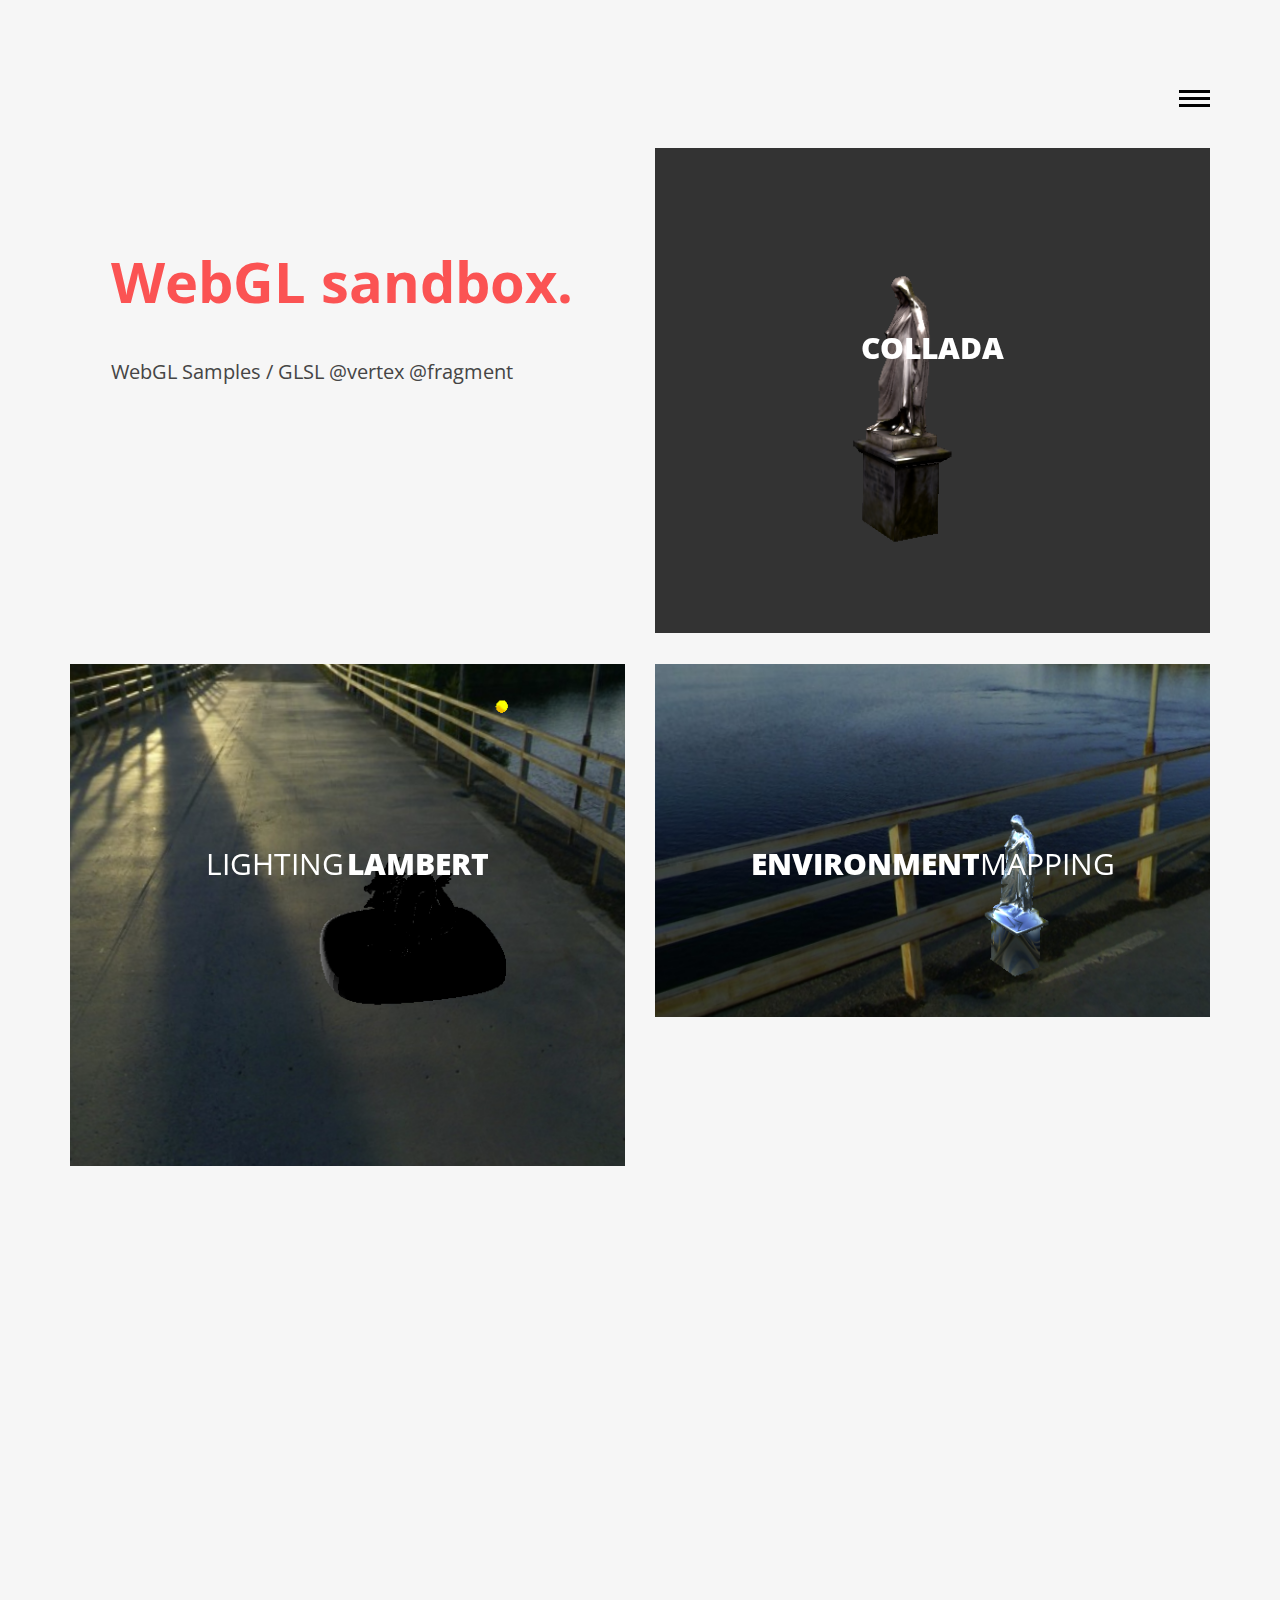
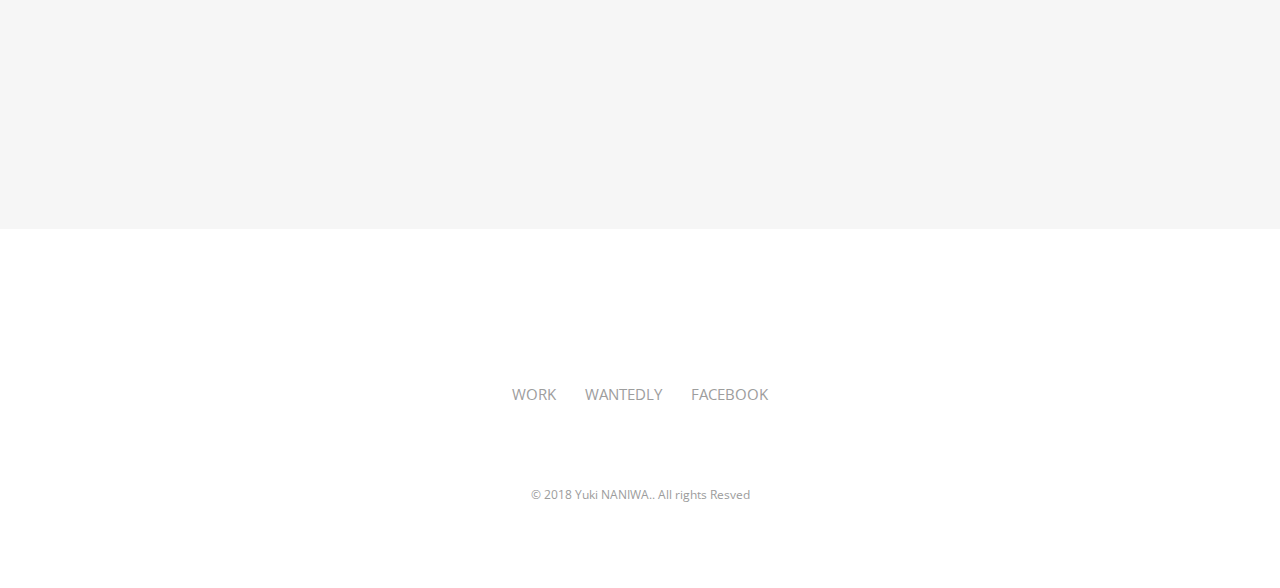
==== index.html @ cec0b94d "説明文を修正" ====
<!DOCTYPE HTML>

 <html>

    <head>

    	<meta name="viewport" content="width=device-width, initial-scale=1, maximum-scale=1" />

        <meta charset="utf-8">

        <!-- Description, Keywords and Author -->

        <meta name="description" content="">

        <meta name="author" content="">



        <title>WebGL - Yuki NANIWA</title>

		<!-- <link rel="shortcut icon" href="images/favicon.ico" type="image/x-icon"> -->



        <!-- style -->

        <link href="css/style.css" rel="stylesheet" type="text/css">

        <!-- style -->

        <!-- bootstrap -->

        <link href="css/bootstrap.min.css" rel="stylesheet" type="text/css">

        <!-- responsive -->

        <link href="css/responsive.css" rel="stylesheet" type="text/css">

        <!-- font-awesome -->

        <link href="css/font-awesome.min.css" rel="stylesheet" type="text/css">

        <!-- font-awesome -->

        <link href="css/effects/set2.css" rel="stylesheet" type="text/css">

        <link href="css/effects/normalize.css" rel="stylesheet" type="text/css">

        <link href="css/effects/component.css"  rel="stylesheet" type="text/css" >

	</head>



    <body>



    	<!-- header -->

        	<header role="header">

            	<div class="container">

                	<!-- logo -->

                    	<h1>

                        	<!-- <a href="index.html" title="Yuki NANIWA"><img src="images/logo.png" title="Yuki NANIWA" alt="Yuki NANIWA"/></a> -->

                        </h1>

                    <!-- logo -->

                    <!-- nav -->

                    <nav role="header-nav" class="navy">

                        <ul>

                            <li class="nav-active"><a href="index.html" title="Work">Work</a></li>

                            <!-- <li><a href="about.html" title="About">About</a></li> -->

                            <li><a href="https://www.wantedly.com/users/63569045" title="Wantedly">Wantedly</a></li>

                            <li><a href="https://www.facebook.com/yuuki.naniwa" title="Facebook">Facebook</a></li>

                        </ul>

                    </nav>

                    <!-- nav -->

                </div>

            </header>

        <!-- header -->

        <!-- main -->

        <main role="main-home-wrapper" class="container">



            <div class="row">



            	<section class="col-xs-12 col-sm-6 col-md-6 col-lg-6 ">

                	<article role="pge-title-content">

                    	<header>

                        	<h3><span>WebGL sandbox.</span></h3>

                        </header>

                        <p>WebGL Samples / GLSL @vertex @fragment</p>

                    </article>

                </section>



                <section class="col-xs-12 col-sm-6 col-md-6 col-lg-6 grid">

                	<figure class="effect-oscar">

                    	<img src="chapter/01/thumbnail.png" alt="" class="img-responsive"/>

                        <figcaption>

                        	<h2><span>COLLADA</span></h2>

							            <p>COLLADA ファイルの描画</p>

							            <a href="chapter/01/renderer.html">View more</a>

                        </figcaption>

                    </figure>

                </section>



                <div class="clearfix"></div>



                <section class="col-xs-12 col-sm-6 col-md-6 col-lg-6 grid">

                	<ul class="grid-lod effect-2" id="grid">

                    	<li>

                        	<figure class="effect-oscar">

                            <img src="chapter/02/thumbnail.png" alt="" class="img-responsive"/>

                            <figcaption>



                                    <h2>lighting <span>Lambert</span></h2>

                                    <p>ランバート拡散反射モデル</p>

                                    <a href="chapter/02/renderer.html">View more</a>

                            </figcaption>

                        </figure>

                        </li>



                        <li>

                        	<figure class="effect-oscar">

                            <img src="chapter/04/thumbnail.png" alt="" class="img-responsive"/>

                            <figcaption>

                                <h2><span>rim</span>lighting</h2>

                                <p>リムライティング</p>

                                <a href="chapter/04/renderer.html">View more</a>

                            </figcaption>

                        </figure>

                        </li>

                    </ul>

                </section>



                <section class="col-xs-12 col-sm-6 col-md-6 col-lg-6 grid">

                	<ul class="grid-lod effect-2" id="grid">

                    	<li>

                        	<figure class="effect-oscar">

                            <img src="chapter/03/thumbnail.png" alt="" class="img-responsive"/>

                             <figcaption>

                                <h2><span>environment</span>mapping</h2>

                                <p>環境マッピング</p>

                                <a href="chapter/03/renderer.html">View more</a>

                            </figcaption>

                        </figure>

                        </li>

                        <li>

                        	<figure class="effect-oscar">

                            <img src="chapter/05/thumbnail.png" alt="" class="img-responsive"/>

                             <figcaption>

                                <h2>lighting <span>Blinn-Phong</span></h2>

                                <p>Blinn-Phong Shading Model</p>

                                <a href="chapter/05/renderer.html">View more</a>

                            </figcaption>

                        </figure>

                      </li>

                    </ul>

                </section>

                <div class="clearfix"></div>

            </div>

        </main>

    	<!-- main -->

        <!-- footer -->

        <footer role="footer">

            <!-- logo -->

                <h1>

                    <!-- <a href="index.html" title="Yuki NANIWA"><img src="images/logo.png" title="Yuki NANIWA" alt="Yuki NANIWA"/></a> -->

                </h1>

            <!-- logo -->

            <!-- nav -->

            <nav role="footer-nav">

            	<ul>

                	<li><a href="index.html" title="Work">Work</a></li>

                    <!-- <li><a href="about.html" title="About">About</a></li> -->

                    <li><a href="https://www.wantedly.com/users/63569045" title="Wantedly">Wantedly</a></li>

                    <li><a href="https://www.facebook.com/yuuki.naniwa" title="Facebook">Facebook</a></li>

                </ul>

            </nav>

            <!-- nav -->

            <ul role="social-icons">

            	<!-- <li><a href="#"><i class="fa fa-twitter" aria-hidden="true"></i></a></li> -->

                <!-- <li><a href="#"><i class="fa fa-facebook" aria-hidden="true"></i></a></li> -->

                <!-- <li><a href="#"><i class="fa fa-linkedin" aria-hidden="true"></i></a></li> -->

                <!-- <li><a href="#"><i class="fa fa-flickr" aria-hidden="true"></i></a></li> -->

            </ul>

            <p class="copy-right">&copy; 2018  Yuki NANIWA.. All rights Resved</p>

        </footer>

        <!-- footer -->



        <!-- jQuery (necessary for Bootstrap's JavaScript plugins) -->

        <script src="js/jquery.min.js" type="text/javascript"></script>

        <!-- custom -->

		<script src="js/nav.js" type="text/javascript"></script>

        <script src="js/custom.js" type="text/javascript"></script>

        <!-- Include all compiled plugins (below), or include individual files as needed -->

        <script src="js/bootstrap.min.js" type="text/javascript"></script>

        <script src="js/effects/masonry.pkgd.min.js"  type="text/javascript"></script>

		<script src="js/effects/imagesloaded.js"  type="text/javascript"></script>

		<script src="js/effects/classie.js"  type="text/javascript"></script>

		<script src="js/effects/AnimOnScroll.js"  type="text/javascript"></script>

        <script src="js/effects/modernizr.custom.js"></script>

        <!-- jquery.countdown -->

        <script src="js/html5shiv.js" type="text/javascript"></script>

    </body>

</html>
---- css/style.css ----
/*

	Theme Name: avana LLC

	Template URI:

	Description:

	Author:

	Author URI:

	License:

	License URI:

	Version: 1.0



	1. Body style

	2. Header

	3. Main

	4. Footer

	5. About



*/

@import url(https://fonts.googleapis.com/css?family=Open+Sans:400,300,300italic,400italic,600,600italic,700,700italic,800,800italic);

html {

	-ms-text-size-adjust: 100%;

	-webkit-text-size-adjust: 100%;

}

*, *:before, *:after {

	-webkit-box-sizing: border-box;

	-moz-box-sizing: border-box;

	box-sizing: border-box;

}

input, textarea {

	-webkit-appearance: none;

	-webkit-border-radius: 0;

}

button, html input[type="button"],/* 1 */ input[type="reset"], input[type="submit"] {

	-webkit-appearance: button;

	cursor: pointer;

 *overflow:visible;

}

body, img,.commentys-form input[type="text"],.commentys-form input[type="email"],.commentys-form input[type="url"],.commentys-form textarea {

	transition: all .2s linear;

	-o-transition: all .2s linear;

	-moz-transition: all .2s linear;

	-webkit-transition: all .2s linear;

}

html, body, div, span, object, iframe, h1, h2, h3, h4, h5, h6, p, blockquote, pre, abbr, address, cite, code, del, dfn, em, img, ins, kbd, q, samp, small, strong, sub, sup, var, b, i, dl, dt, dd, ol, ul, li, fieldset, form, label, legend, table, caption, tbody, tfoot, thead, tr, th, td, article, aside, canvas, details, figcaption, figure, footer, header, hgroup, menu, nav, section, summary, time, mark, audio, video, input, main {

	-webkit-box-sizing: border-box;

	-moz-box-sizing: border-box;

	box-sizing: border-box;

	margin: 0;

	padding: 0;

	vertical-align: baseline;

	border: 0;

	outline: 0;

}

article, aside, details, figcaption, figure, footer, header, hgroup, menu, nav, section, img, main {

	display: block

}

audio, canvas, video {

	display: inline-block;

 *display:inline;

 *zoom:1

}

blockquote:before, blockquote:after, q:before, q:after {

	content: '';

	content: none;

}

.clear {

	clear: both;

	line-height: 0;

	height: 0;

}

a {

	text-decoration: none;

	outline: none;

	color: #010101;

	transition-delay: 0s;

	transition-duration: 0.6s;

	transition-property: all;

	transition-timing-function: ease;

}

a:focus, img:focus, button:focus, .btn:focus {outline: none;}

::-moz-selection {background-color:#fb5353;color:#fff;text-shadow:none;}

::selection {background-color: #fb5353;color: #fff;text-shadow: none;}

@font-face {font-family: 'Open Sans', sans-serif;}

/*===== Header ===*/

header[role="header"]{ padding-top:80px; padding-bottom:39px}

header[role="header"] h1{ padding:0; margin:0}

header[role="header"] h1 > a{ max-width:66px; display:block; float:left}

header[role="header"] nav{ padding-top:10px;transition-delay: 0s;

transition-duration: 0.6s;transition-property: all;transition-timing-function: ease;}

header[role="header"] nav ul{ display:none; position: fixed; z-index:60; text-align:center; width:100%; height:100%; top:0; left:0; right:0; background-color:rgba(255,255,255,0.8); padding:0; margin:0; padding-top:199px;}

header[role="header"] nav ul > li{ font-weight:800; font-size:42px; display:block}

header[role="header"] nav ul > li > a{ display:block; line-height:72px; color:#404040}

header[role="header"] nav ul > li:hover a,header[role="header"] nav ul > li.nav-active a{ text-decoration:none; color:#fb5353}

header[role="header"] nav #menu-button {width: 31px;font-size: 0;float: right;height: 19px;position: relative; z-index:70;

-webkit-transform: rotate(0deg);-moz-transform: rotate(0deg);-o-transform: rotate(0deg);transform: rotate(0deg);-webkit-transition: .5s ease-in-out;-moz-transition: .5s ease-in-out;-o-transition: .5s ease-in-out;transition: .5s ease-in-out;cursor: pointer;}

header[role="header"] nav #menu-button span {display: block;position: absolute;z-index: 60;height: 3px;

width: 100%;background: #111111;opacity: 1;left: 0;

-webkit-transform: rotate(0deg);-moz-transform: rotate(0deg);-o-transform: rotate(0deg);

transform: rotate(0deg);-webkit-transition: .25s ease-in-out;-moz-transition: .25s ease-in-out;-o-transition: .25s ease-in-out;transition: .25s ease-in-out;}

header[role="header"] nav #menu-button span {background: #010101;}

header[role="header"] nav #menu-button span:nth-child(1) {top:0px;}

header[role="header"] nav #menu-button span:nth-child(2) {top:7px;}

header[role="header"] nav #menu-button span:nth-child(3) {top:14px;}

header[role="header"] nav #menu-button.open span:nth-child(1) {top: 10px;

-webkit-transform: rotate(135deg);-moz-transform: rotate(135deg);-o-transform: rotate(135deg);transform: rotate(135deg);}

header[role="header"] nav #menu-button.open span:nth-child(2) {opacity: 0;left: -60px;}

header[role="header"] nav #menu-button.open span:nth-child(3) {top: 10px;

-webkit-transform: rotate(-135deg);-moz-transform: rotate(-135deg);-o-transform: rotate(-135deg);transform: rotate(-135deg);}

/*===== main ===*/

main[role="main-home-wrapper"],main[role="main-inner-wrapper"] { padding-bottom:90px}

main[role="main-home-wrapper"] article[role="pge-title-content"],main[role="main-inner-wrapper"] article[role="pge-title-content"]{ padding-left:41px}

main[role="main-home-wrapper"] article[role="pge-title-content"] header,main[role="main-inner-wrapper"] article[role="pge-title-content"] header{ padding-bottom:19px; padding-top:83px}

main[role="main-home-wrapper"] article[role="pge-title-content"] header h2,main[role="main-inner-wrapper"] article[role="pge-title-content"] header h2{ font-size:46px; line-height:53px; color:#404040; font-weight:800}
/* タイトルカラーラベル修正 */
main[role="main-home-wrapper"] article[role="pge-title-content"] header h3 span,main[role="main-inner-wrapper"] article[role="pge-title-content"] header h3 span{ display:block; font-size:56px; color:#fb5353; padding-bottom:15px}

main[role="main-home-wrapper"] article[role="pge-title-content"] p,main[role="main-inner-wrapper"] article[role="pge-title-content"] p{ font-size:20px; line-height:30px; color:#454545}

/*===== footer ===*/

footer[role="footer"]{ background-color:#FFF; padding-top:100px; padding-bottom:77px}

footer[role="footer"] > h1 a{ margin:0 auto; display:block; max-width:66px;}

footer[role="footer"] nav{ padding-top:37px; padding-bottom:43px}

footer[role="footer"] nav > ul{ text-align:center; padding:0; margin:0}

footer[role="footer"] nav > ul > li{ display: inline-block; text-transform:uppercase; font-size:15px; margin:0 13px}

footer[role="footer"] nav > ul > li > a{ color:#9d9d9d}

footer[role="footer"] nav > ul > li:hover a{ text-decoration:none; color:#fb5353}

footer[role="footer"] ul[role="social-icons"]{ padding:0; margin:0; text-align:center; padding-bottom:40px;}

footer[role="footer"] ul[role="social-icons"] > li{ display: inline-block; margin:0 6.5px}

footer[role="footer"] ul[role="social-icons"] > li > a{ display:block; width:42px; height:42px; background-color:#bbbbbb; color:#FFF; line-height:42px; font-size:20px; border-radius:100%; text-align:center}

footer[role="footer"] ul[role="social-icons"] > li:hover a{ background-color:#fb5353}

footer[role="footer"] .copy-right{ text-align:center; display:block; font-size:12px; line-height:13px; color:#9c9c9c}

/*===== About ===*/

main[role="main-inner-wrapper"] .about-content{ background-color:#fb5353; padding-top:57px; padding-left:70px; padding-right:67px; padding-bottom:58px}

main[role="main-inner-wrapper"] .about-content p{ font-size:17px; line-height:30px; color:#FFF; padding-bottom:20px}

main[role="main-inner-wrapper"] .thumbnails-pan{ padding-top:30px}

main[role="main-inner-wrapper"] .thumbnails-pan section figure{ background-color:#FFF; position:relative; overflow:hidden; cursor:pointer}

main[role="main-inner-wrapper"] .thumbnails-pan section figure,main[role="main-inner-wrapper"] .thumbnails-pan section figure, img,main[role="main-inner-wrapper"] .thumbnails-pan section figure figcaption,section.blog-content figure,section.blog-content figure img,section.blog-content  article{transition-delay: 0s;transition-duration: 0.6s;transition-property: all;transition-timing-function: ease;}

main[role="main-inner-wrapper"] .thumbnails-pan section figure figcaption{ position:absolute; bottom:-50%; left:0; right:0; background-color:#fb5353; margin:0 69px; text-align:center; color:#FFF; padding-top:16px; padding-bottom:27px}

main[role="main-inner-wrapper"] .thumbnails-pan section figure figcaption h3{ font-size:21px; line-height:22px; font-weight:300}

main[role="main-inner-wrapper"] .thumbnails-pan section figure figcaption h5{ text-transform:uppercase; font-size:13px; line-height:14px; font-weight:bold}

main[role="main-inner-wrapper"] .thumbnails-pan section figure:hover,section.blog-content:hover article{ background-color:#fb5353; color:#FFF}

main[role="main-inner-wrapper"] .thumbnails-pan section figure:hover img,section.blog-content:hover figure img{-webkit-transform: scale3d(1.08,1.08,2);transform: scale3d(1.08,1.08,2); opacity:0.5}

main[role="main-inner-wrapper"] .thumbnails-pan section figure:hover figcaption{ bottom:0;}

/*===== Blog ===*/

article[role="pge-title-content"].blog-header{ padding-bottom:218px}

section.blog-content{ margin-bottom:29px}

section.blog-content figure{ overflow:hidden; position:relative;background-color: rgba(255,255,255,0.4); cursor:pointer}

section.blog-content figure .post-date{ text-align:center; color:#FFF; font-weight:800; font-size:14px; line-height:18px; text-transform:uppercase; display:block; background-color:#fb5353; width:130px; height:130px; position:absolute; left:0; top:0; padding-top:41px; z-index:50}

section.blog-content figure .post-date span{ font-size:50px; line-height:35px; display:block}

section.blog-content  article{ font-size:21px; line-height:30px; color:#FFF;  font-weight:800; color:#343434; padding-left:42px; padding-top:33px; padding-bottom:31px;}

section.blog-content:hover figure img{ opacity:0.5}

/*===== Contact ===*/

article[role="pge-title-content"].contact-header{ padding-bottom:218px}

article[role="pge-title-content"].contact-header p a{ color:#343434; padding-right:34px}

article[role="pge-title-content"].contact-header p a:hover{color:#fb5353; text-decoration:none}

.demo-wrapper {width: 100%;margin: 0 auto;height:499px;}

#surabaya {width: 100%;height: 100%;}

.error_message{ color:#e84d49}

#success_page h3,#success_page p{color:#60ca6f }

.contat-from-wrapper{ padding:0 69px; margin-top:108px}

.contat-from-wrapper input[type="text"],.contat-from-wrapper input[type="email"],.contat-from-wrapper textarea{ width:100%; display:block; outline:none; border-bottom:1px solid #bbbbbb; background-color:inherit; color:#404040; font-size:21px; line-height:23px; padding-bottom:24px}

.contat-from-wrapper input[type="text"]:focus,.contat-from-wrapper input[type="email"]:focus,.contat-from-wrapper textarea:focus{ border-bottom-color:#9f9e9e}

.contat-from-wrapper form ::-webkit-input-placeholder { color:#404040; }

.contat-from-wrapper form ::-moz-placeholder { color:#404040; } /* firefox 19+ */

.contat-from-wrapper form :-ms-input-placeholder { color:#404040; } /* ie */

.contat-from-wrapper form input:-moz-placeholder { color:#404040; }

.contat-from-wrapper textarea{ border-bottom:1px solid #bbbbbb; border-left:none; border-right:none; border-top:none; height:77px; margin-top:56px}

.contat-from-wrapper input[type="submit"]{ display:block; border:none; outline:none; width:200px; line-height:60px; text-transform:uppercase; font-size:21px; color:#FFF; font-weight:800; letter-spacing:2px; background-color:#e84d49; margin:41px auto; margin-bottom:0}

.contat-from-wrapper input[type="submit"]:hover{background-color:#f8524e}

/*== Work Details ==*/

.work-details,.blog-details{ padding:0 69px; margin-top:73px}

.work-details header h2{ color:#343434; font-size:36px; font-weight:800}

.work-details header a{ display:inline-block; color:#fb5353; font-size:18px;font-weight:800;padding-top:3px}

.work-details header a i{ color:#0d0d0d; padding-left:10px}

.work-details header a:hover{ color:#0d0d0d; text-decoration:none}

.work-details header a:hover i{ color:#fb5353}

.work-details p{ font-size:16px; color:#666666; line-height:30px; margin-bottom:20px; font-weight:300}

.work-details p strong{ font-weight:800}

.work-images{ margin-top:46px}

.work-images li{ margin-bottom:50px}

/*== Blog Details ==*/

.bog-header { padding-bottom:62px}

.bog-header h3,.comments-pan h3,.commentys-form h4{ color:#404040;font-weight:800; padding-bottom:24px; display:block}

.bog-header h3 span{ color:#fb5353}

.bog-header h2{ font-size:36px; font-weight:normal}

.blog-details .enter-content{ margin-top:62px}

.blog-details .enter-content p{ font-size:16px; line-height:30px; font-weight:300; margin-bottom:23px}

.comments-pan{border-top:2px solid #dedede; padding-top:15px}

.comments-pan h3{border-bottom:2px solid #dedede; padding-bottom:34px; margin-bottom:52px}

.comments-reply,.reply-pan{ padding:0; margin:0; list-style:none}

.comments-reply li{ display:block; border-bottom:2px solid #dedede; overflow:hidden; padding-bottom:51px; margin-bottom:39px}

.comments-reply li figure{ float:left; width:70px; background-color:#000}

.comments-reply li section{ float:left; padding-left:30px; font-size:16px; line-height:30px; font-weight:300; color:#343434;width: 92%;}

.comments-reply li section .date-pan{ font-size:14px; line-height:18px; padding-bottom:25px}

.comments-reply li section h4{font-weight:800; color:#404040; font-size:21px; margin-bottom:6px; margin-top:0}

.comments-reply li section h4 a{ font-size:16px; color:#fb5353;font-weight:400; display:inline-block; padding-left:20px}

.reply-pan{ clear:both; display:block; margin-left:100px;padding-top:39px }

.reply-pan li{ border-bottom:none;border-top:2px solid #dedede; padding-bottom:0; margin-bottom:0;padding-top:38px;}

.commentys-form h4{ font-size:24px}

.commentys-form form{ margin-top:30px}

.commentys-form input[type="text"],.commentys-form input[type="email"],.commentys-form input[type="url"],.commentys-form textarea{ font-size:21px; line-height:22px; color:#404040; padding-bottom:26px; border-bottom:2px solid #bbbbbb; width:100%; display:block; border-left:none; border-right:none; border-top:none; background-color:transparent; outline:none}

.commentys-form textarea{ margin-top:57px}

.commentys-form input[type="text"]:focus,.commentys-form input[type="email"]:focus,.commentys-form input[type="url"]:focus,.commentys-form textarea:focus{ border-bottom-color:#000}

.commentys-form input[type="button"]{ padding:0 36px; text-transform:uppercase; display:inline-block; font-size:21px; line-height:60px; color:#FFF; font-weight: bold; text-align:center; border:none; outline:none; background-color:#fb5353; margin-top:50px}

.commentys-form input[type="button"]:hover{ background-color:#ff5c5c}
---- css/responsive.css ----
/* md */
@media (min-width: 992px) and (max-width: 1199px) {
	.comments-reply li section{ width:88%}
}
/* sm */
@media (min-width: 768px) and (max-width: 991px) {
	header[role="header"]{ padding:8% 0;}
	header[role="header"] nav ul{ padding-top:10%}
	main[role="main-home-wrapper"] article[role="pge-title-content"],main[role="main-inner-wrapper"] article[role="pge-title-content"]{ padding-left:0}
	main[role="main-home-wrapper"] article[role="pge-title-content"] header,main[role="main-inner-wrapper"] article[role="pge-title-content"] header{ padding-top:0}
	main[role="main-home-wrapper"] article[role="pge-title-content"] header h2,main[role="main-inner-wrapper"] article[role="pge-title-content"] header h2{ font-size:34px}
	main[role="main-home-wrapper"] article p br{ display:none}
	footer[role="footer"]{ padding:30px 0}
	footer[role="footer"] nav{ padding:15px 0}
	main[role="main-inner-wrapper"] .about-content{ padding:5%}
	main[role="main-inner-wrapper"] .thumbnails-pan section figure figcaption{ margin:0 10%}
	section.blog-content figure .post-date{ padding-top:20px; height:100px; width:100px}
	article.contact-header[role="pge-title-content"] p a{padding-right:10px}
	.contat-from-wrapper{ margin-top:10px; padding:0 15px}
	.grid-lod li{ width:100% !important; position:static !important; display:inline-block}
	.grid-lod li img{ width:100%}
	.work-details,.blog-details{ padding:0; margin-top:0}
	.comments-reply li section{ width:88%}
}
/* xs */
@media (max-width: 767px) {
	header[role="header"]{ padding:8% 0;}
	header[role="header"] nav ul{ padding-top:10%}
	header[role="header"] nav ul > li{ font-size:30px}
	header[role="header"] nav ul > li > a{ line-height:55px}
	main[role="main-home-wrapper"] article[role="pge-title-content"],main[role="main-inner-wrapper"] article[role="pge-title-content"]{ padding-left:0}
	main[role="main-home-wrapper"] article[role="pge-title-content"] header,main[role="main-inner-wrapper"] article[role="pge-title-content"] header{ padding-top:10px}
	main[role="main-home-wrapper"] article[role="pge-title-content"] header h2,main[role="main-inner-wrapper"] article[role="pge-title-content"] header h2{ font-size:47px}
	main[role="main-home-wrapper"] article[role="pge-title-content"] header h2 span, main[role="main-inner-wrapper"] article[role="pge-title-content"] header h2 span{ font-size:60px;}
	main[role="main-home-wrapper"] article{ padding-bottom:30px}
	main[role="main-home-wrapper"] article p br{ display:none}
	footer[role="footer"]{ padding:40px 0}
	footer[role="footer"] nav{ padding:15px 0}
	main[role="main-inner-wrapper"] .about-content{ padding:5%}
	main[role="main-inner-wrapper"] .thumbnails-pan section figure{ margin-bottom:20px}
	article[role="pge-title-content"].blog-header,article[role="pge-title-content"].contact-header{ padding-bottom:30px}
	section.blog-content figure .post-date{ padding-top:20px; height:100px; width:100px}
	section.blog-content article{ padding:2% 5%; font-size:18px; line-height:24px;font-family: 'proxima_nova_cn_rgregular';}
	article.contact-header[role="pge-title-content"] p a{ font-size:18px; padding-right:10px}
	.contat-from-wrapper{ margin-top:10px; padding:0 15px}
	.contat-from-wrapper input[type="text"], .contat-from-wrapper input[type="email"]{ margin-bottom:20px}
	.contat-from-wrapper textarea{ margin-top:0}
	.work-details,.blog-details{ padding:0; margin-top:0}
	.work-images{ margin-top:0}
	.work-images li{ margin-bottom:0; width:100%}
	.work-images li figcaption h2{ font-size:18px;}
	.grid-lod li{ width:100% !important; position:static !important}
	.bog-header h3, .comments-pan h3, .commentys-form h4{ padding-bottom:0}
	.bog-header h2{ font-size:18px; line-height:26px}
	.bog-header{ padding-bottom:20px}
	.blog-details .enter-content{ margin-top:10px}
	.blog-details .enter-content p,.comments-reply li section{ font-size:14px; line-height:26px}
	.comments-pan h3{ padding-bottom:20px; margin-top:0}
	.comments-reply li section{ float:none; width:auto; padding-left:0}
	.comments-reply li figure{ margin-right:20px}
	.reply-pan{ margin-left:20px}
	.commentys-form input[type="text"], .commentys-form input[type="email"], .commentys-form input[type="url"], .commentys-form textarea{ margin-bottom:20px}
	.commentys-form textarea{ margin-top:0; margin-bottom:0}
	
}
---- css/effects/set2.css ----
.grid {

	position: relative;

	list-style: none; overflow:hidden; 

	text-align: center;

}



/* Common style */

.grid figure {

	position: relative;margin-bottom:31px;

	overflow: hidden;

	min-width: 100%;

	max-width: 100%;

	width:100%;

	height: 100%; min-height:100%;

	background: #3085a3;

	text-align: center;

	cursor: pointer;

}



.grid figure img {

	position: relative;

	display: block;

	min-height: 100%;

	max-width: 100%;

	opacity: 0.8;

}



.grid figure figcaption {

	padding:0;

	color: #fff;

	text-transform: uppercase;

	font-size: 1.25em;

	-webkit-backface-visibility: hidden;

	backface-visibility: hidden;

	line-height:100%;

}

.grid figure figcaption header a{}

.grid figure figcaption::before,

.grid figure figcaption::after {

	pointer-events: none;

}



.grid figure figcaption,

.grid figure figcaption > a {

	position: absolute;

	top: 0;

	left: 0;

	width: 100%;

	height: 100%;

}



/* Anchor will cover the whole item by default */

/* For some effects it will show as a button */

.grid figure figcaption > a {

	z-index: 1000;

	text-indent: 200%;

	white-space: nowrap;

	font-size: 0;

	opacity: 0;

}



.grid figure h2 {

	word-spacing: -0.15em;

	font-weight:400; color:#FFF;

}



.grid figure h2 span {

	font-weight: 800;

}



.grid figure h2,

.grid figure p {

	margin: 0;

}



.grid figure p {

	letter-spacing: 1px;

	font-size:16px; line-height:22px;

}





/* Individual effects */




/*---------------*/

/***** Oscar *****/

/*---------------*/



figure.effect-oscar {

	/*background: -webkit-linear-gradient(45deg, #22682a 0%, #9b4a1b 40%, #3a342a 100%);

	background: linear-gradient(45deg, #22682a 0%,#9b4a1b 40%,#3a342a 100%);*/

	background-color:#fb5353;

}



figure.effect-oscar img {

	opacity: 1;

	-webkit-transition: opacity 0.35s;

	transition: opacity 0.35s;

}



figure.effect-oscar figcaption {

	padding: 4em;

	background-color: rgba(58,52,42,0);

	-webkit-transition: background-color 0.35s;

	transition: background-color 0.35s;

}



figure.effect-oscar figcaption::before {

	position: absolute;

	top: 30px;

	right: 30px;

	bottom: 30px;

	left: 30px;

	border: 1px solid #fff;

	content: '';

}



figure.effect-oscar h2 {

font-weight:400;	margin: 20% 0 10px 0;

	-webkit-transition: -webkit-transform 0.35s;

	transition: transform 0.35s;

	-webkit-transform: translate3d(0,100%,0);

	transform: translate3d(0,100%,0);

}

figure.effect-oscar h2 span{

	font-weight:800

}

figure.effect-oscar figcaption::before,

figure.effect-oscar p {

	font-weight:400;

	opacity: 0;

	-webkit-transition: opacity 0.35s, -webkit-transform 0.35s;

	transition: opacity 0.35s, transform 0.35s;

	-webkit-transform: scale(0);

	transform: scale(0);

}



figure.effect-oscar:hover h2 {

	-webkit-transform: translate3d(0,0,0);

	transform: translate3d(0,0,0);

}



figure.effect-oscar:hover figcaption::before,

figure.effect-oscar:hover p {

	opacity: 1;

	-webkit-transform: scale(1);

	transform: scale(1);

}



figure.effect-oscar:hover figcaption {

	background-color: rgba(58,52,42,0);

}



figure.effect-oscar:hover img {

	opacity: 0.4;

}



@media screen and (max-width: 50em) {

	.content {

		padding: 0 10px;

		text-align: center;

	}

	.grid figure {

		display: inline-block;

		float: none;

		margin: 10px auto;

		width: 100%;

	}

}

@media (min-width: 768px) and (max-width: 991px) {

	figure.effect-oscar figcaption::before{ left:10px; right:10px; top:10px; bottom:10px;}

	figure.effect-oscar figcaption{ padding:0em}

	figure.effect-oscar h2{ font-size:20px;}

	figure.effect-oscar p{ font-size:13px;  padding:2%; display:block; width:90%; margin:0 auto;}

}



@media (max-width: 767px) {

	figure.effect-oscar figcaption::before{ left:10px; right:10px; top:10px; bottom:10px;}

	figure.effect-oscar figcaption{ padding:0em}

	figure.effect-oscar h2{ font-size:15px;}

	figure.effect-oscar p{ font-size:13px;  padding:2%; display:block; width:90%; margin:0 auto;}

}
---- css/effects/component.css ----
.grid-lod {
	/*max-width: 69em;
	list-style: none;
	margin: 30px auto;
	padding: 0;*/
}

.grid-lod li {
	display: block;
/*	float: left;
	padding: 7px;
	width: 33%;*/
	opacity: 0;
}

.grid-lod li.shown,
.no-js .grid-lod li,
.no-cssanimations .grid-lod li {
	opacity: 1;
}

.grid-lod li a,
.grid-lod li img {
	outline: none;
	border: none;
	display: block;
	max-width: 100%;
}

/* Effect 1: opacity */
.grid-lod.effect-1 li.animate {
	-webkit-animation: fadeIn 0.65s ease forwards;
	animation: fadeIn 0.65s ease forwards;
}

@-webkit-keyframes fadeIn {
	0% { }
	100% { opacity: 1; }
}

@keyframes fadeIn {
	0% { }
	100% { opacity: 1; }
}

/* Effect 2: Move Up */
.grid-lod.effect-2 li.animate {
	-webkit-transform: translateY(200px);
	transform: translateY(200px);
	-webkit-animation: moveUp 0.65s ease forwards;
	animation: moveUp 0.65s ease forwards;
}

@-webkit-keyframes moveUp {
	0% { }
	100% { -webkit-transform: translateY(0); opacity: 1; }
}

@keyframes moveUp {
	0% { }
	100% { -webkit-transform: translateY(0); transform: translateY(0); opacity: 1; }
}

/* Effect 3: Scale up */
.grid-lod.effect-3 li.animate {
	-webkit-transform: scale(0.6);
	transform: scale(0.6);
	-webkit-animation: scaleUp 0.65s ease-in-out forwards;
	animation: scaleUp 0.65s ease-in-out forwards;
}

@-webkit-keyframes scaleUp {
	0% { }
	100% { -webkit-transform: scale(1); opacity: 1; }
}

@keyframes scaleUp {
	0% { }
	100% { -webkit-transform: scale(1); transform: scale(1); opacity: 1; }
}

/* Effect 4: fall perspective */
.grid-lod.effect-4 {
	-webkit-perspective: 1300px;
	perspective: 1300px;
}

.grid-lod.effect-4 li.animate {
	-webkit-transform-style: preserve-3d;
	transform-style: preserve-3d;
	-webkit-transform: translateZ(400px) translateY(300px) rotateX(-90deg);
	transform: translateZ(400px) translateY(300px) rotateX(-90deg);
	-webkit-animation: fallPerspective .8s ease-in-out forwards;
	animation: fallPerspective .8s ease-in-out forwards;
}

@-webkit-keyframes fallPerspective {
	0% { }
	100% { -webkit-transform: translateZ(0px) translateY(0px) rotateX(0deg); opacity: 1; }
}

@keyframes fallPerspective {
	0% { }
	100% { -webkit-transform: translateZ(0px) translateY(0px) rotateX(0deg); transform: translateZ(0px) translateY(0px) rotateX(0deg); opacity: 1; }
}

/* Effect 5: fly (based on http://lab.hakim.se/scroll-effects/ by @hakimel) */
.grid-lod.effect-5 {
	-webkit-perspective: 1300px;
	perspective: 1300px;
}

.grid-lod.effect-5 li.animate {
	-webkit-transform-style: preserve-3d;
	transform-style: preserve-3d;
	-webkit-transform-origin: 50% 50% -300px;
	transform-origin: 50% 50% -300px;
	-webkit-transform: rotateX(-180deg);
	transform: rotateX(-180deg);
	-webkit-animation: fly .8s ease-in-out forwards;
	animation: fly .8s ease-in-out forwards;
}

@-webkit-keyframes fly {
	0% { }
	100% { -webkit-transform: rotateX(0deg); opacity: 1; }
}

@keyframes fly {
	0% { }
	100% { -webkit-transform: rotateX(0deg); transform: rotateX(0deg); opacity: 1; }
}

/* Effect 6: flip (based on http://lab.hakim.se/scroll-effects/ by @hakimel) */
.grid-lod.effect-6 {
	-webkit-perspective: 1300px;
	perspective: 1300px;
}

.grid-lod.effect-6 li.animate {
	-webkit-transform-style: preserve-3d;
	transform-style: preserve-3d;
	-webkit-transform-origin: 0% 0%;
	transform-origin: 0% 0%;
	-webkit-transform: rotateX(-80deg);
	transform: rotateX(-80deg);
	-webkit-animation: flip .8s ease-in-out forwards;
	animation: flip .8s ease-in-out forwards;
}

@-webkit-keyframes flip {
	0% { }
	100% { -webkit-transform: rotateX(0deg); opacity: 1; }
}

@keyframes flip {
	0% { }
	100% { -webkit-transform: rotateX(0deg); transform: rotateX(0deg); opacity: 1; }
}

/* Effect 7: helix (based on http://lab.hakim.se/scroll-effects/ by @hakimel) */
.grid-lod.effect-7 {
	-webkit-perspective: 1300px;
	perspective: 1300px;
}

.grid-lod.effect-7 li.animate {
	-webkit-transform-style: preserve-3d;
	transform-style: preserve-3d;
	-webkit-transform: rotateY(-180deg);
	transform: rotateY(-180deg);
	-webkit-animation: helix .8s ease-in-out forwards;
	animation: helix .8s ease-in-out forwards;
}

@-webkit-keyframes helix {
	0% { }
	100% { -webkit-transform: rotateY(0deg); opacity: 1; }
}

@keyframes helix {
	0% { }
	100% { -webkit-transform: rotateY(0deg); transform: rotateY(0deg); opacity: 1; }
}

/* Effect 8:  */
.grid-lod.effect-8 {
	-webkit-perspective: 1300px;
	perspective: 1300px;
}

.grid-lod.effect-8 li.animate {
	-webkit-transform-style: preserve-3d;
	transform-style: preserve-3d;
	-webkit-transform: scale(0.4);
	transform: scale(0.4);
	-webkit-animation: popUp .8s ease-in forwards;
	animation: popUp .8s ease-in forwards;
}

@-webkit-keyframes popUp {
	0% { }
	70% { -webkit-transform: scale(1.1); opacity: .8; -webkit-animation-timing-function: ease-out; }
	100% { -webkit-transform: scale(1); opacity: 1; }
}

@keyframes popUp {
	0% { }
	70% { -webkit-transform: scale(1.1); transform: scale(1.1); opacity: .8; -webkit-animation-timing-function: ease-out; animation-timing-function: ease-out; }
	100% { -webkit-transform: scale(1); transform: scale(1); opacity: 1; }
}

@media screen and (max-width: 900px) {
	.grid-lod li {
		width: 50%;
	}
}

@media screen and (max-width: 400px) {
	.grid-lod li {
		width: 100%;
	}
}
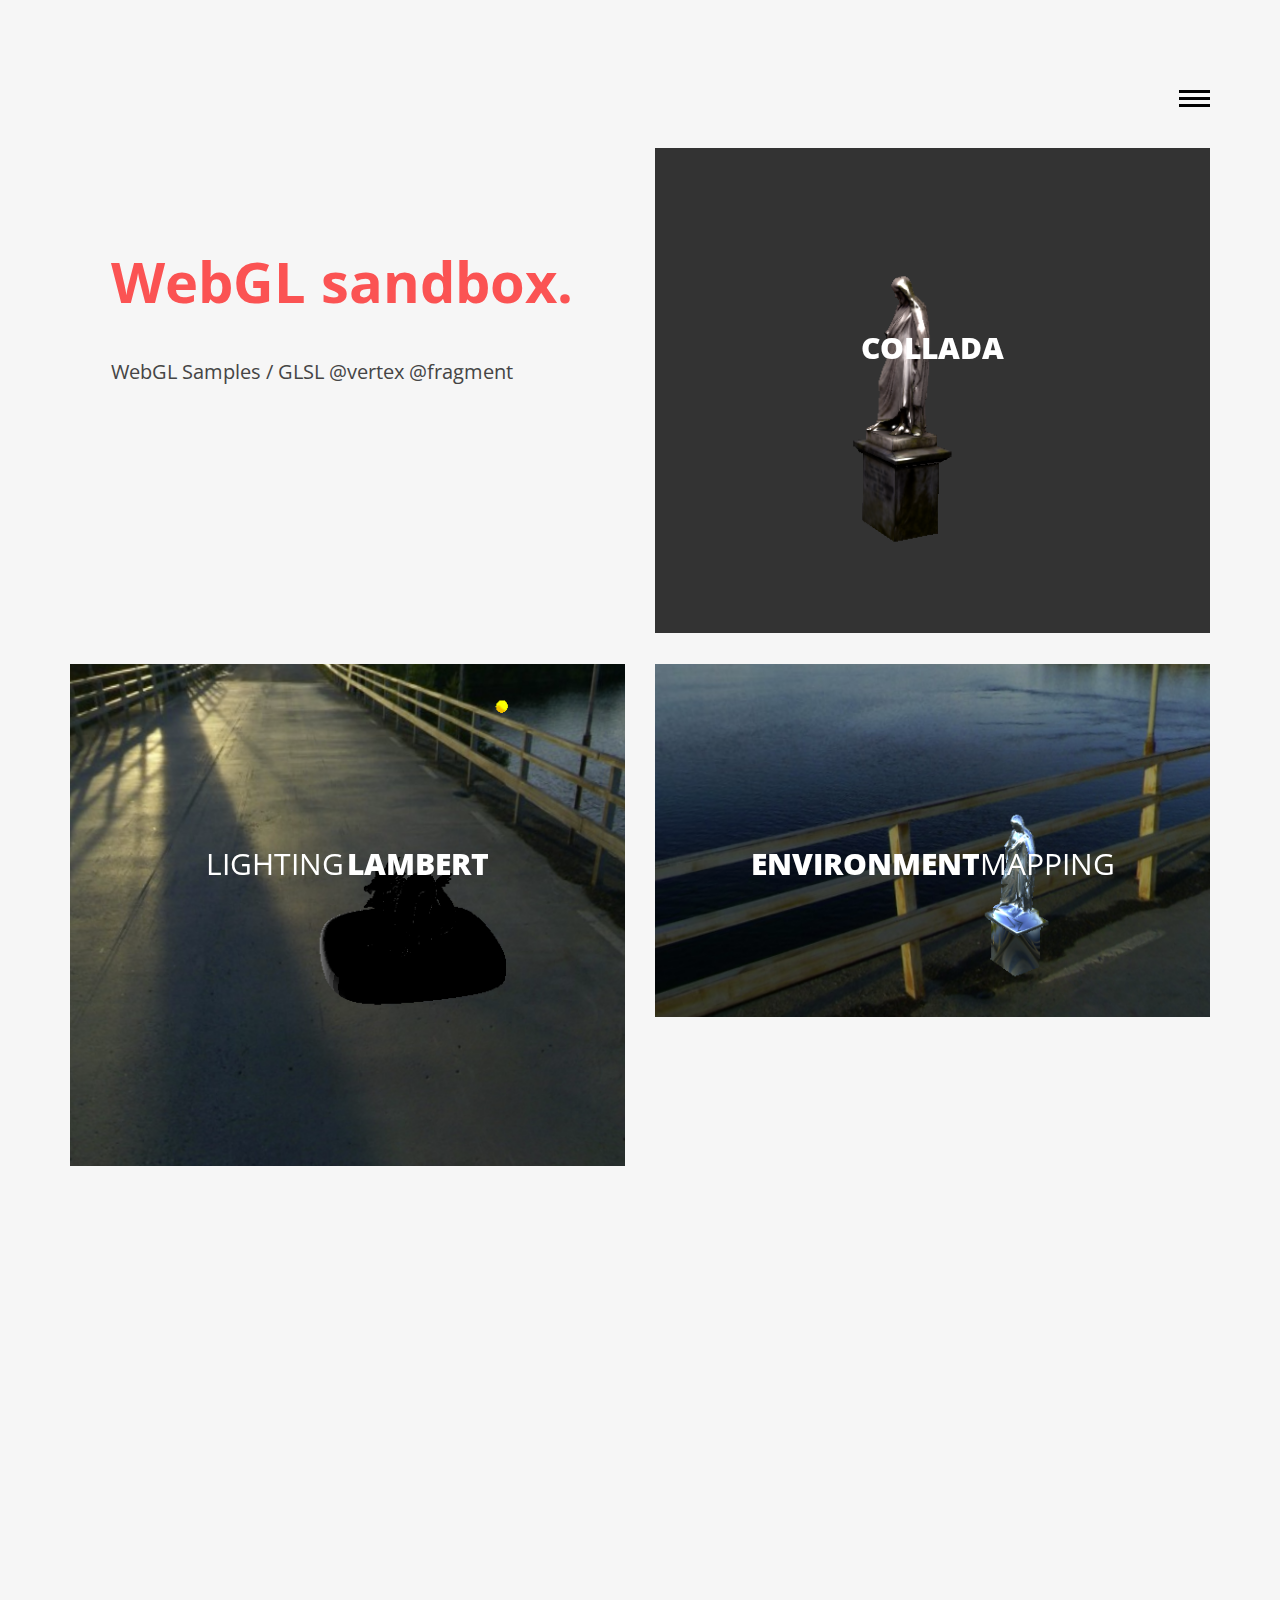
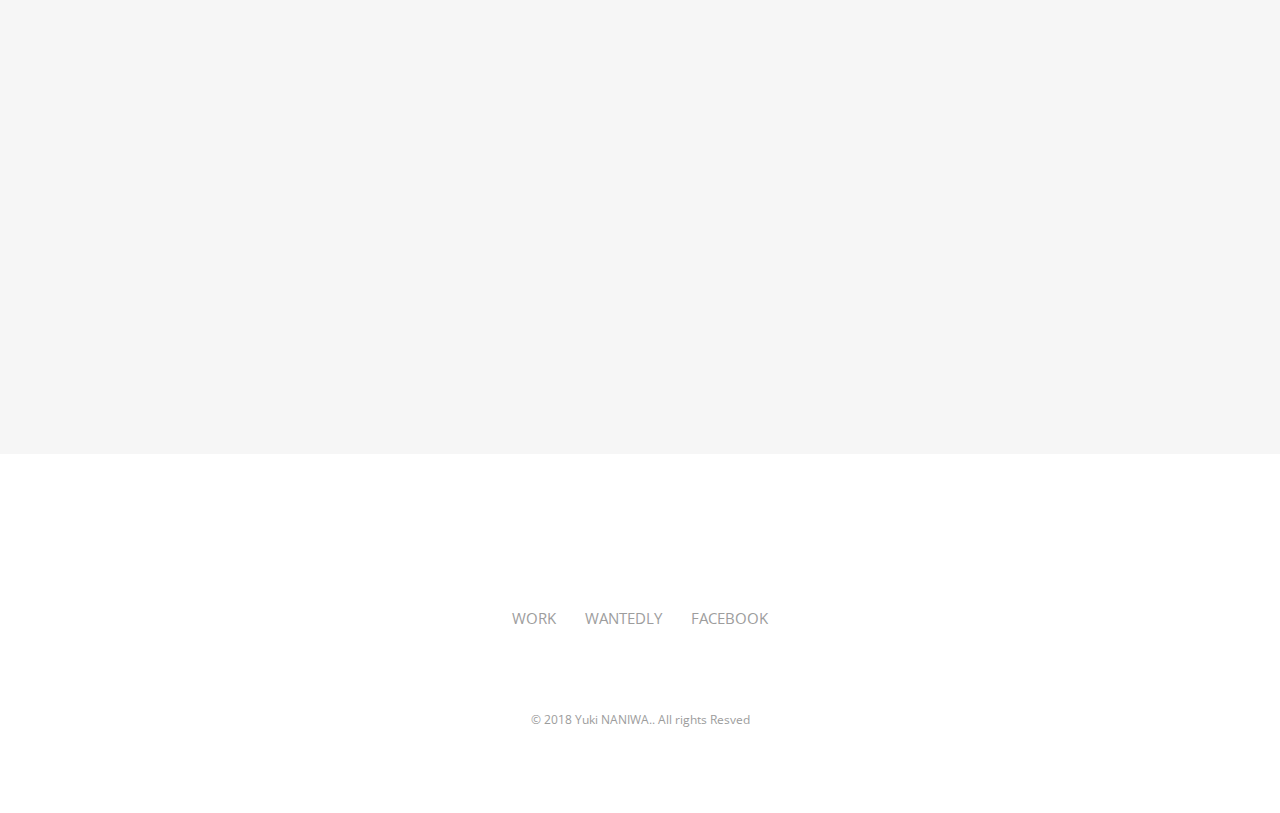
==== commit 39f2e156: "water shader 雛形" ====
--- a/index.html
+++ b/index.html
@@ -250,6 +250,26 @@
 
                       </li>
 
+                      <li>
+
+                          <figure class="effect-oscar">
+
+                            <img src="chapter/06/thumbnail.png" alt="" class="img-responsive"/>
+
+                             <figcaption>
+
+                                <h2><span>water</span>shader</h2>
+
+                                <p>ウォーターシェーダー</p>
+
+                                <a href="chapter/06/renderer.html">View more</a>
+
+                            </figcaption>
+
+                        </figure>
+
+                        </li>
+
                     </ul>
 
                 </section>
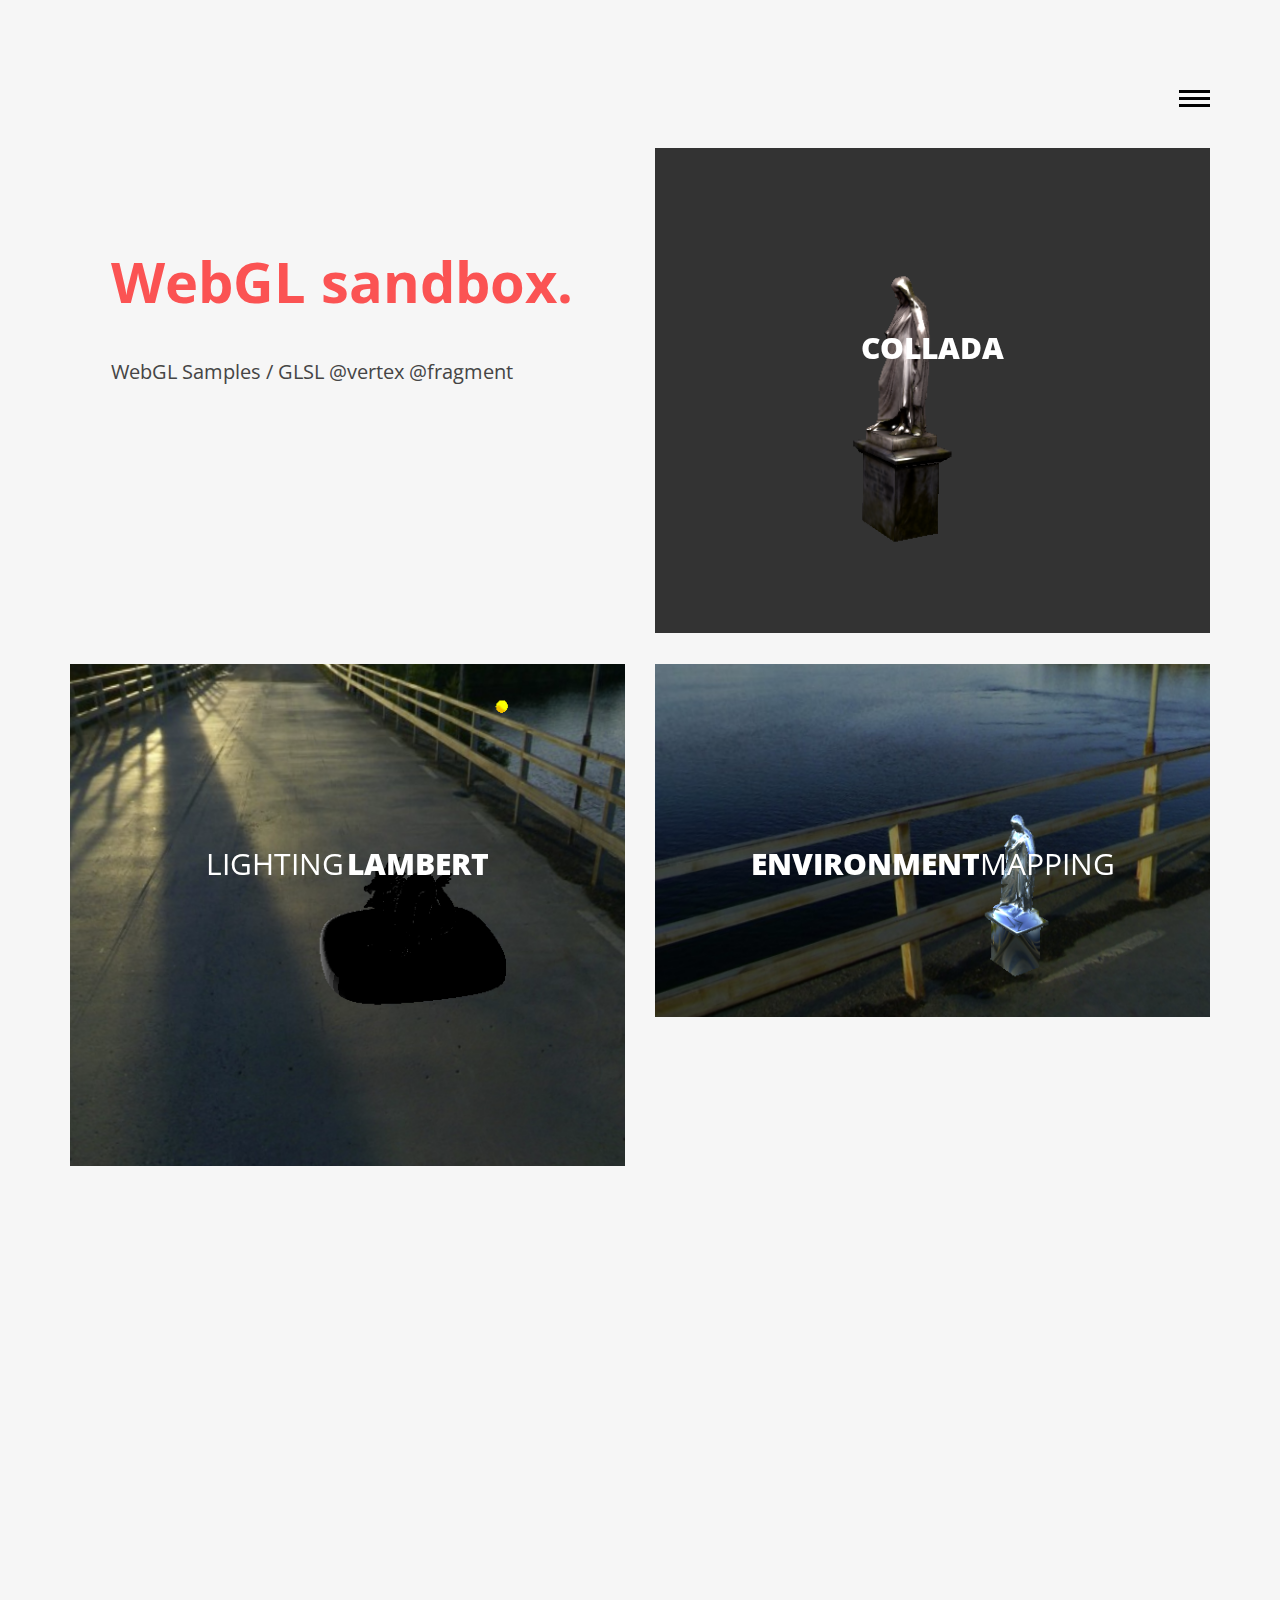
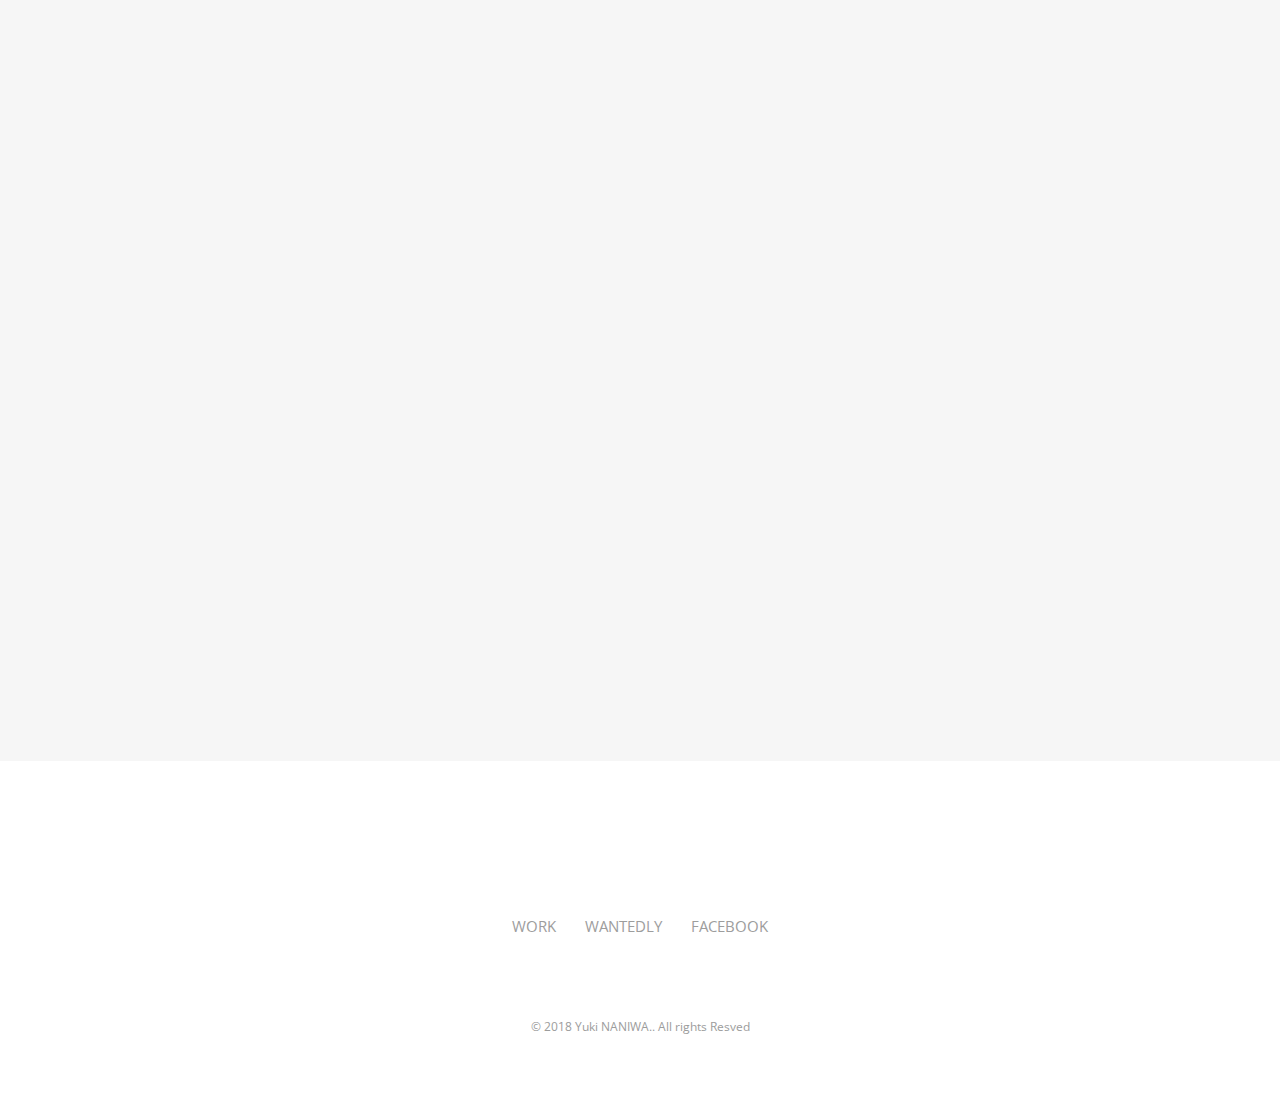
==== commit 97427da8: "サンプルを追加" ====
--- a/index.html
+++ b/index.html
@@ -200,6 +200,26 @@
 
                         </li>
 
+                        <li>
+
+                            <figure class="effect-oscar">
+
+                              <img src="chapter/07/thumbnail.png" alt="" class="img-responsive"/>
+
+                               <figcaption>
+
+                                  <h2><span>Dynamic</span>Water</h2>
+
+                                  <p>Dynamic Normalmap Water</p>
+
+                                  <a href="chapter/07/renderer.html">View more</a>
+
+                              </figcaption>
+
+                          </figure>
+
+                          </li>
+
                     </ul>
 
                 </section>
@@ -258,9 +278,9 @@
 
                              <figcaption>
 
-                                <h2><span>water</span>shader</h2>
-
-                                <p>ウォーターシェーダー</p>
+                                <h2><span>Render</span>Target</h2>
+
+                                <p>RenderTarget サンプル</p>
 
                                 <a href="chapter/06/renderer.html">View more</a>
 
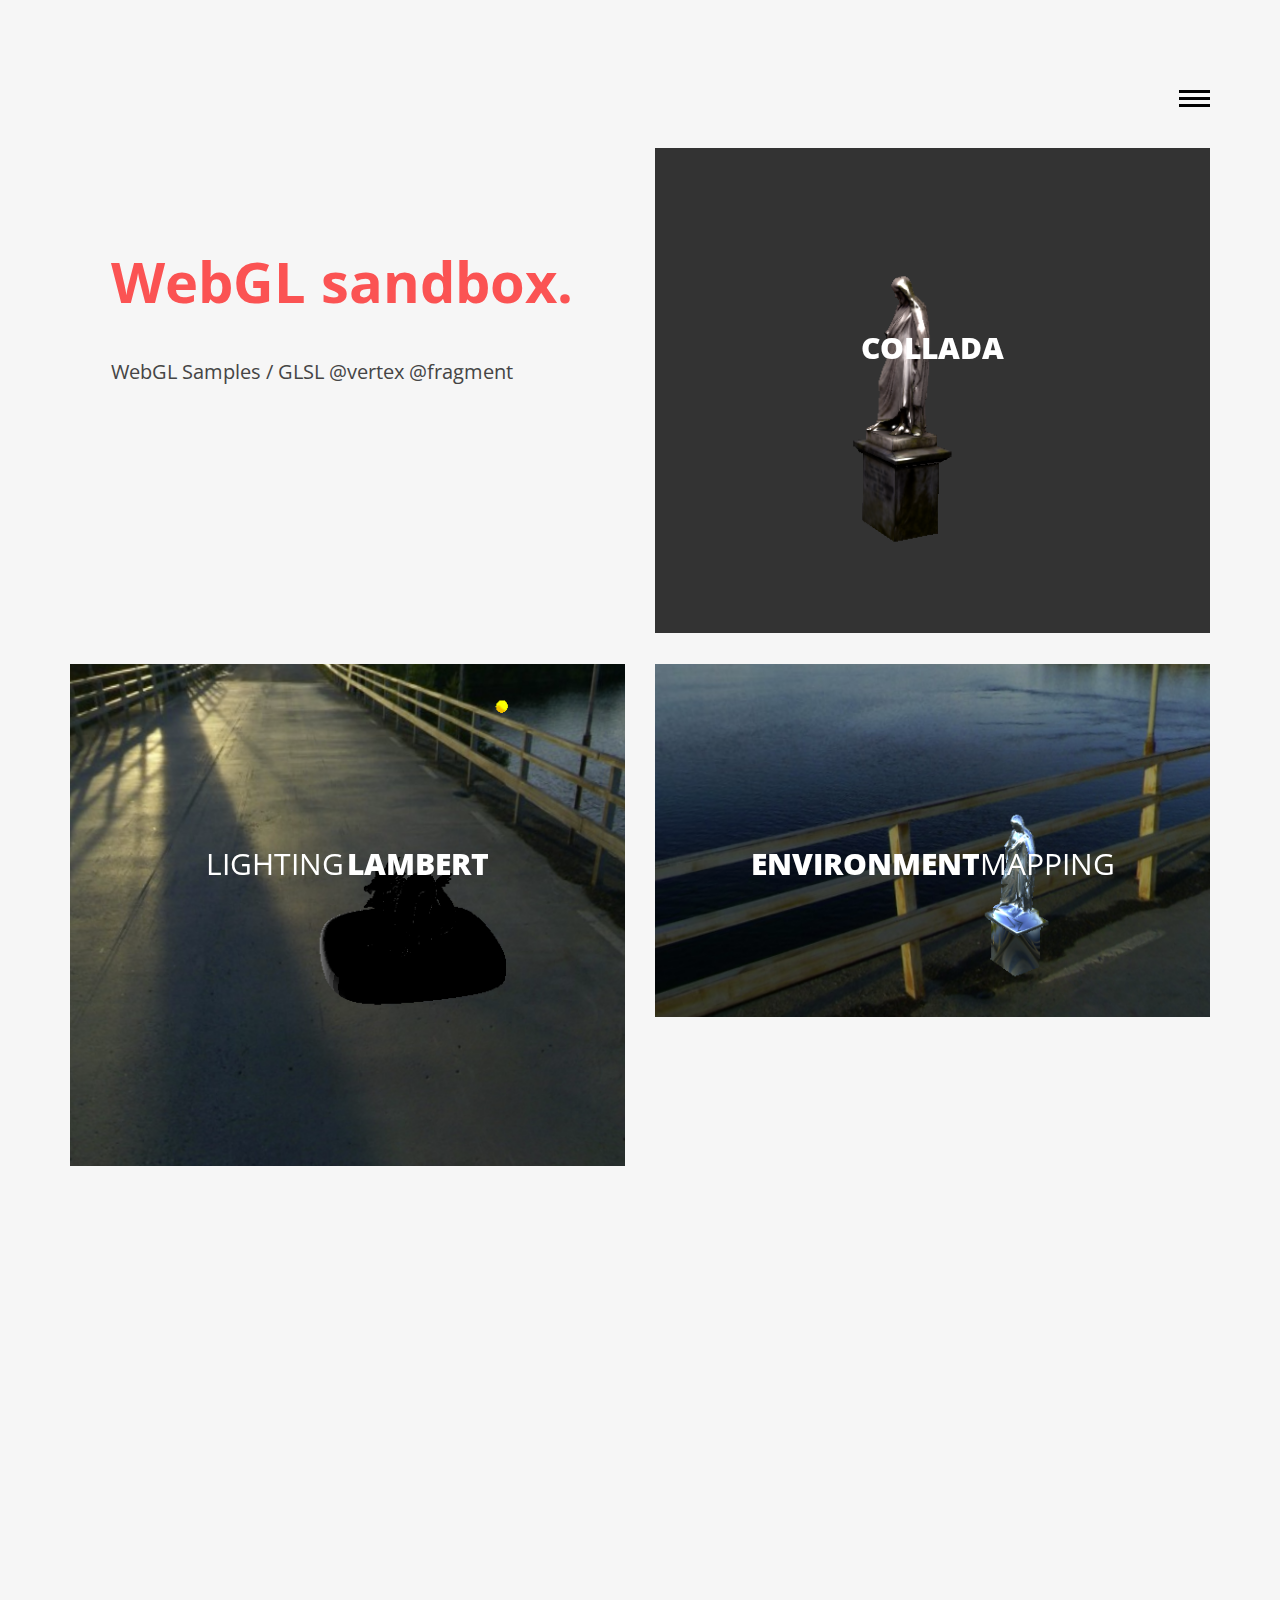
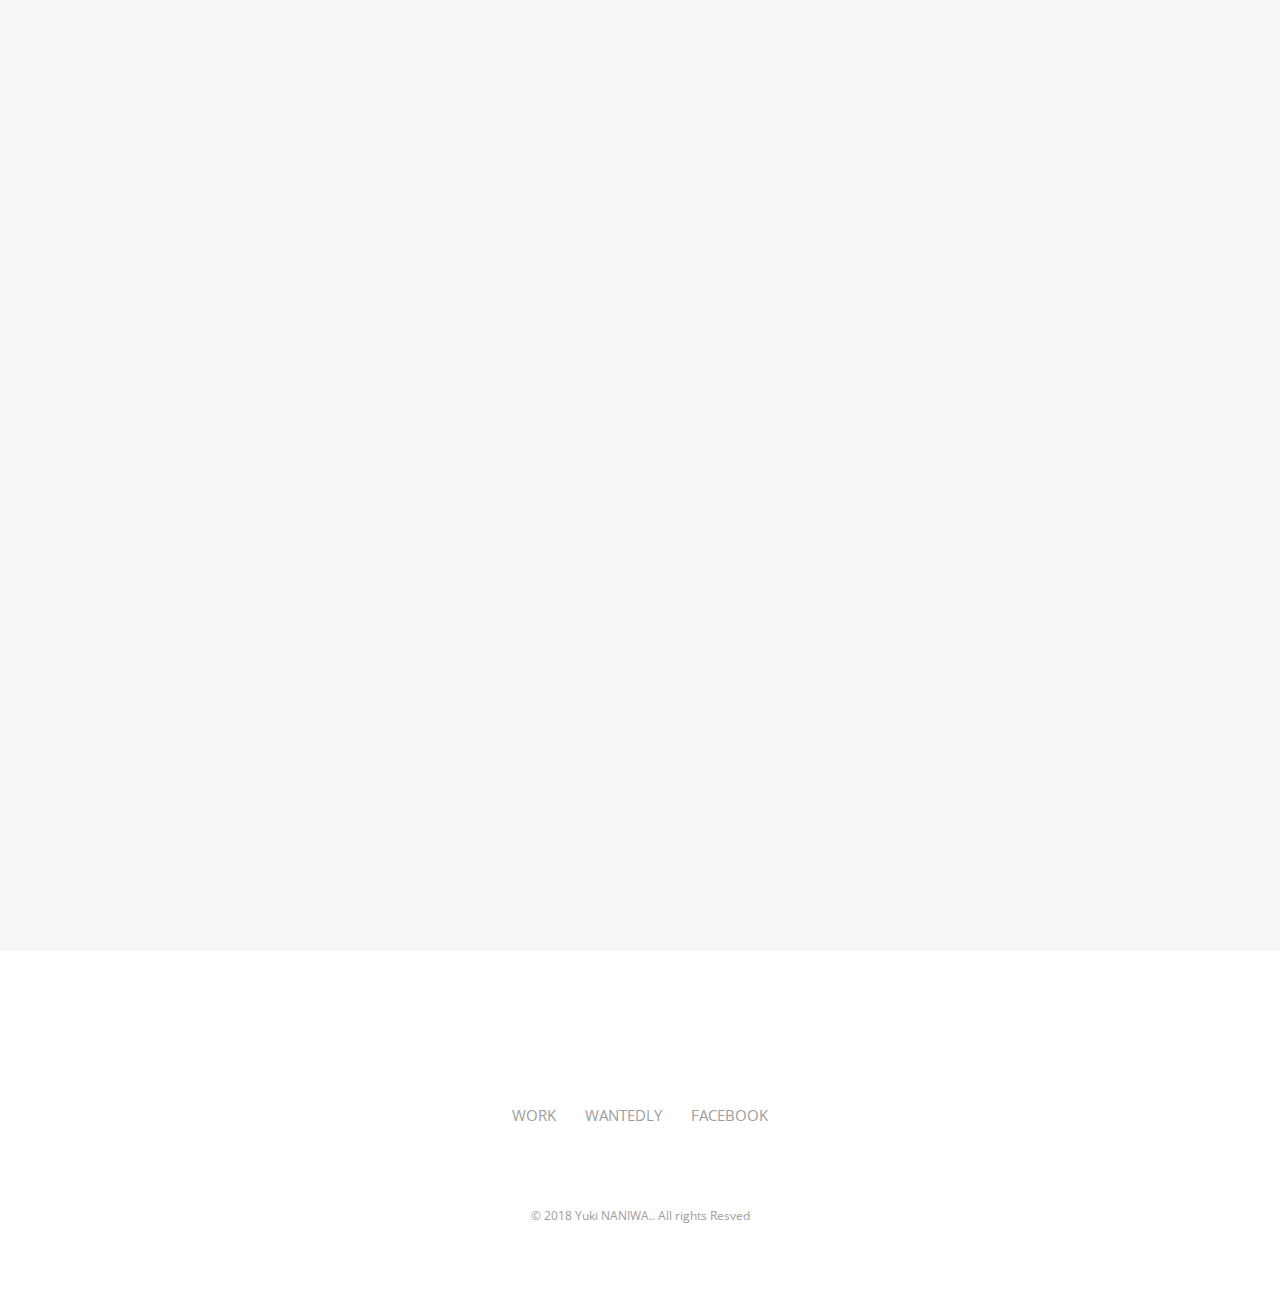
==== commit 648787fd: "motion blur の入り口を追加" ====
--- a/index.html
+++ b/index.html
@@ -290,6 +290,25 @@
 
                         </li>
 
+                        <li>
+
+                            <figure class="effect-oscar">
+
+                              <img src="chapter/04/thumbnail.png" alt="" class="img-responsive"/>
+
+                               <figcaption>
+
+                                  <h2><span>VelocityMap</span>blur</h2>
+
+                                  <p>速度マップを使ったモーションブラー</p>
+
+                                  <a href="chapter/06/renderer.html">View more</a>
+
+                              </figcaption>
+
+                          </figure>
+
+                          </li>
                     </ul>
 
                 </section>
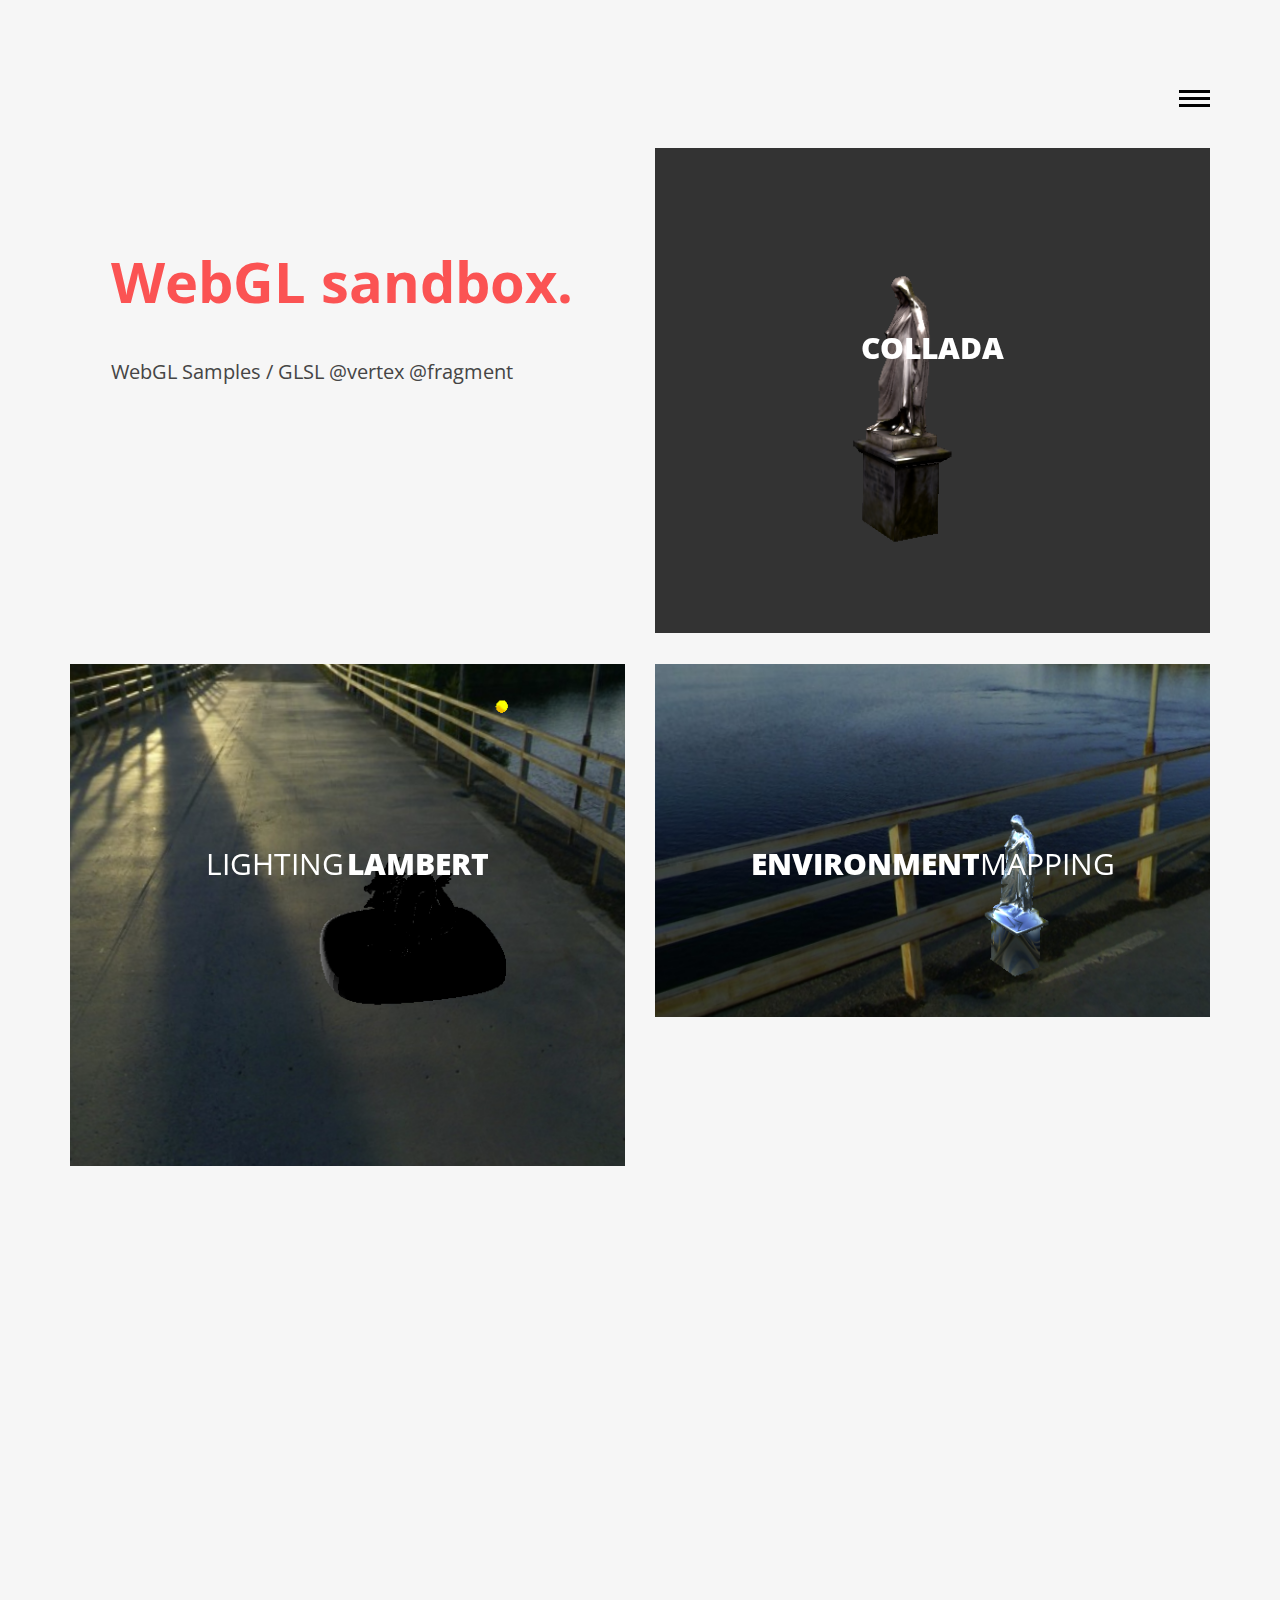
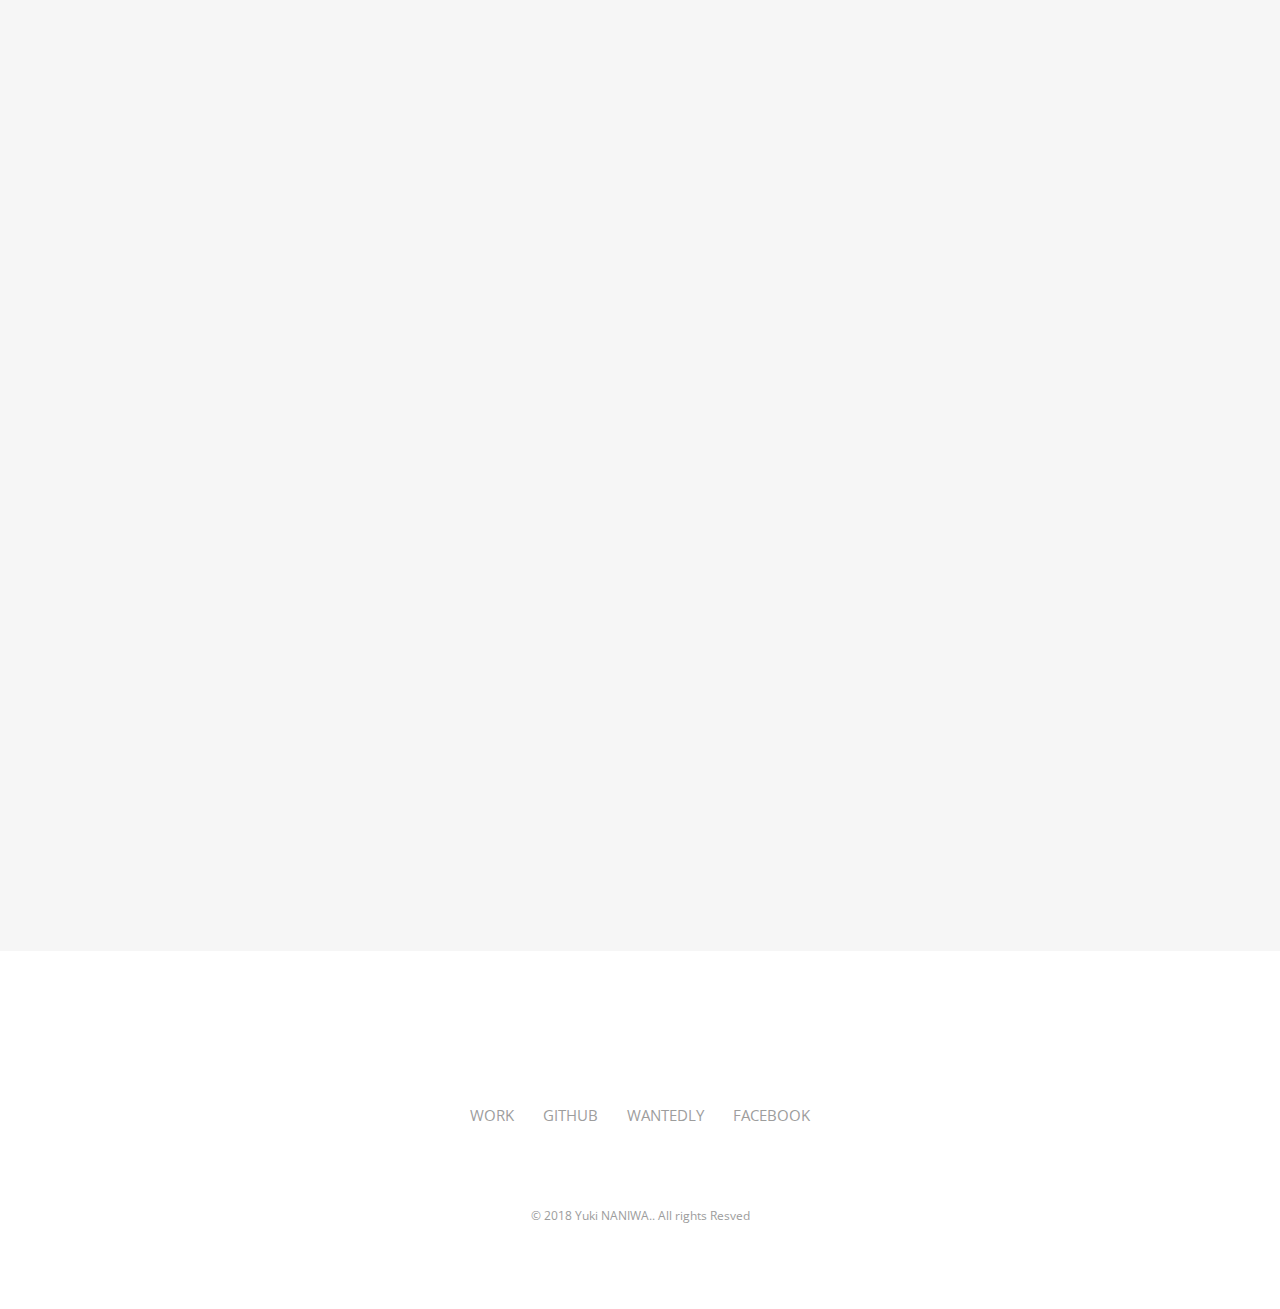
==== commit 3456ab8d: "add link." ====
--- a/index.html
+++ b/index.html
@@ -80,7 +80,7 @@
 
                             <li class="nav-active"><a href="index.html" title="Work">Work</a></li>
 
-                            <!-- <li><a href="about.html" title="About">About</a></li> -->
+                            <li><a href="https://github.com/yukinaniwa/webgl/tree/master/chapter" title="GitHub">GitHub</a></li>
 
                             <li><a href="https://www.wantedly.com/users/63569045" title="Wantedly">Wantedly</a></li>
 
@@ -343,7 +343,7 @@
 
                 	<li><a href="index.html" title="Work">Work</a></li>
 
-                    <!-- <li><a href="about.html" title="About">About</a></li> -->
+                    <li><a href="https://github.com/yukinaniwa/webgl/tree/master/chapter" title="GitHub">GitHub</a></li>
 
                     <li><a href="https://www.wantedly.com/users/63569045" title="Wantedly">Wantedly</a></li>
 
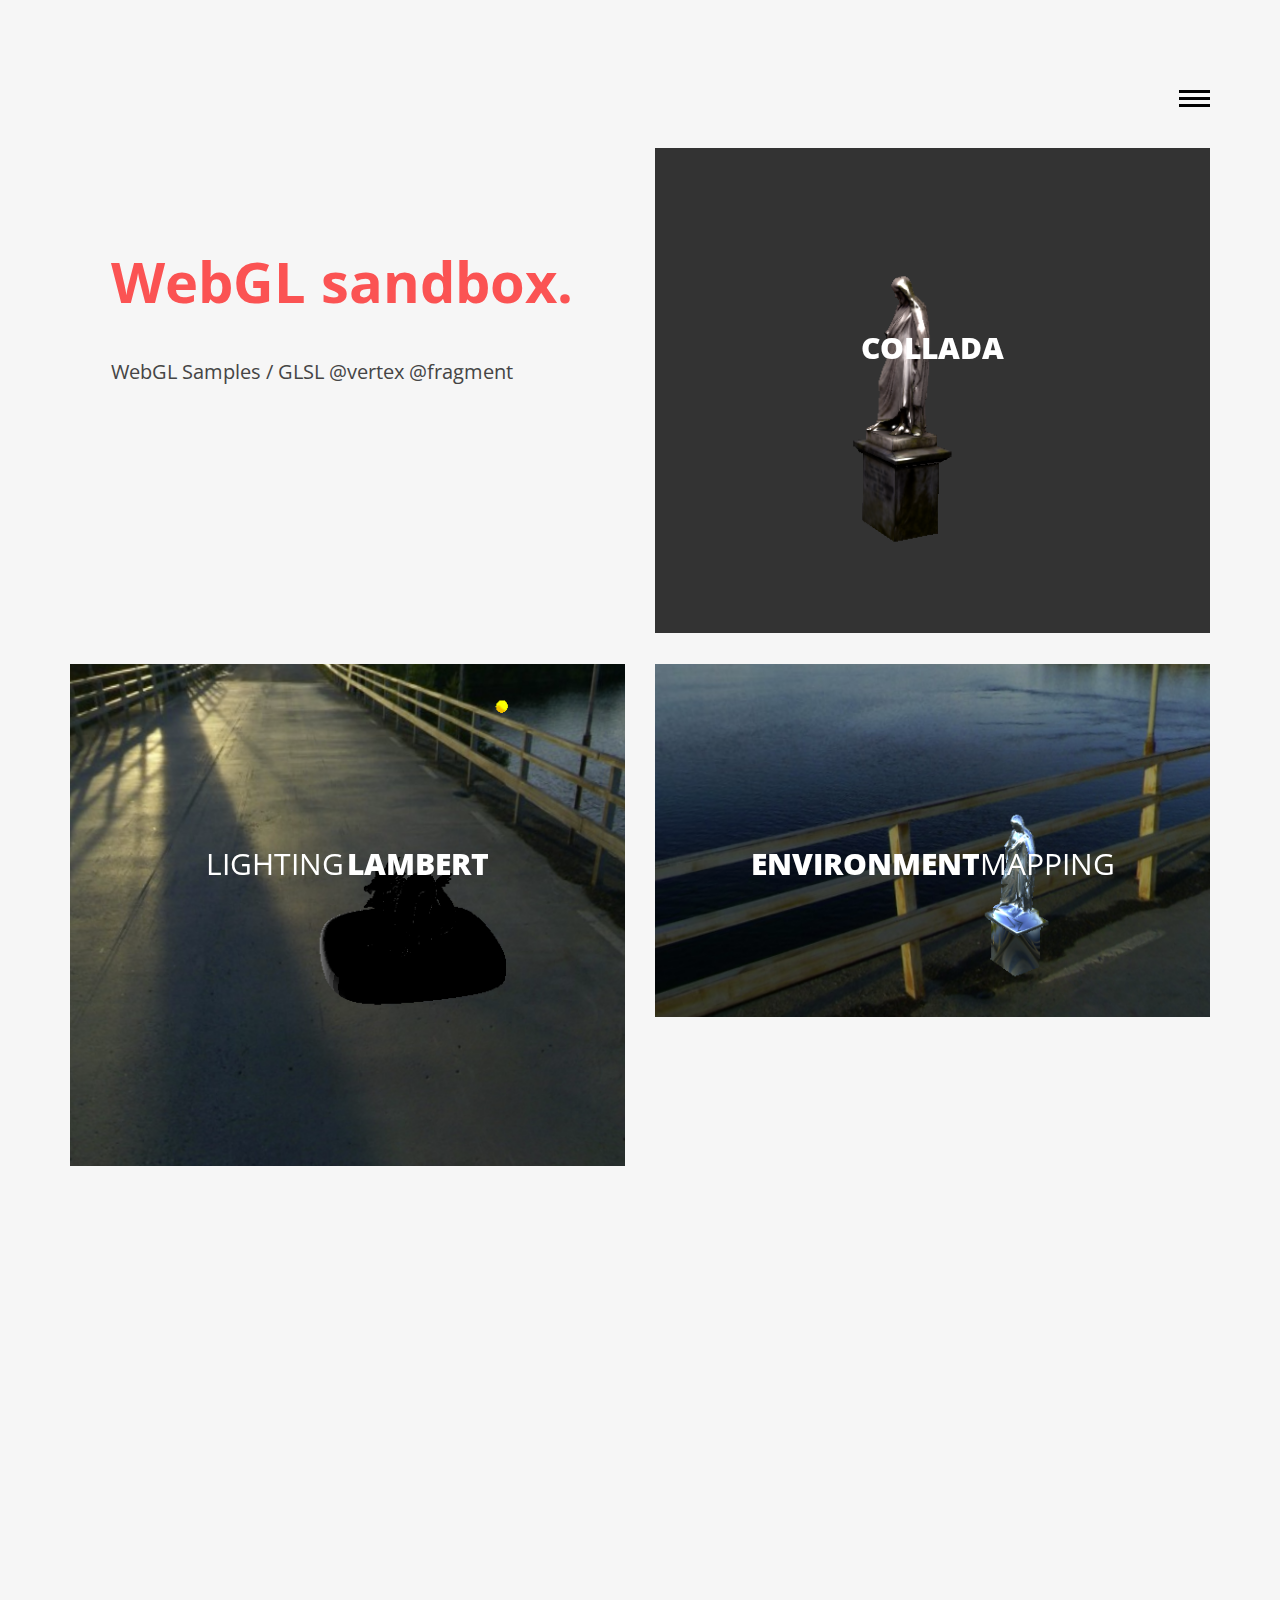
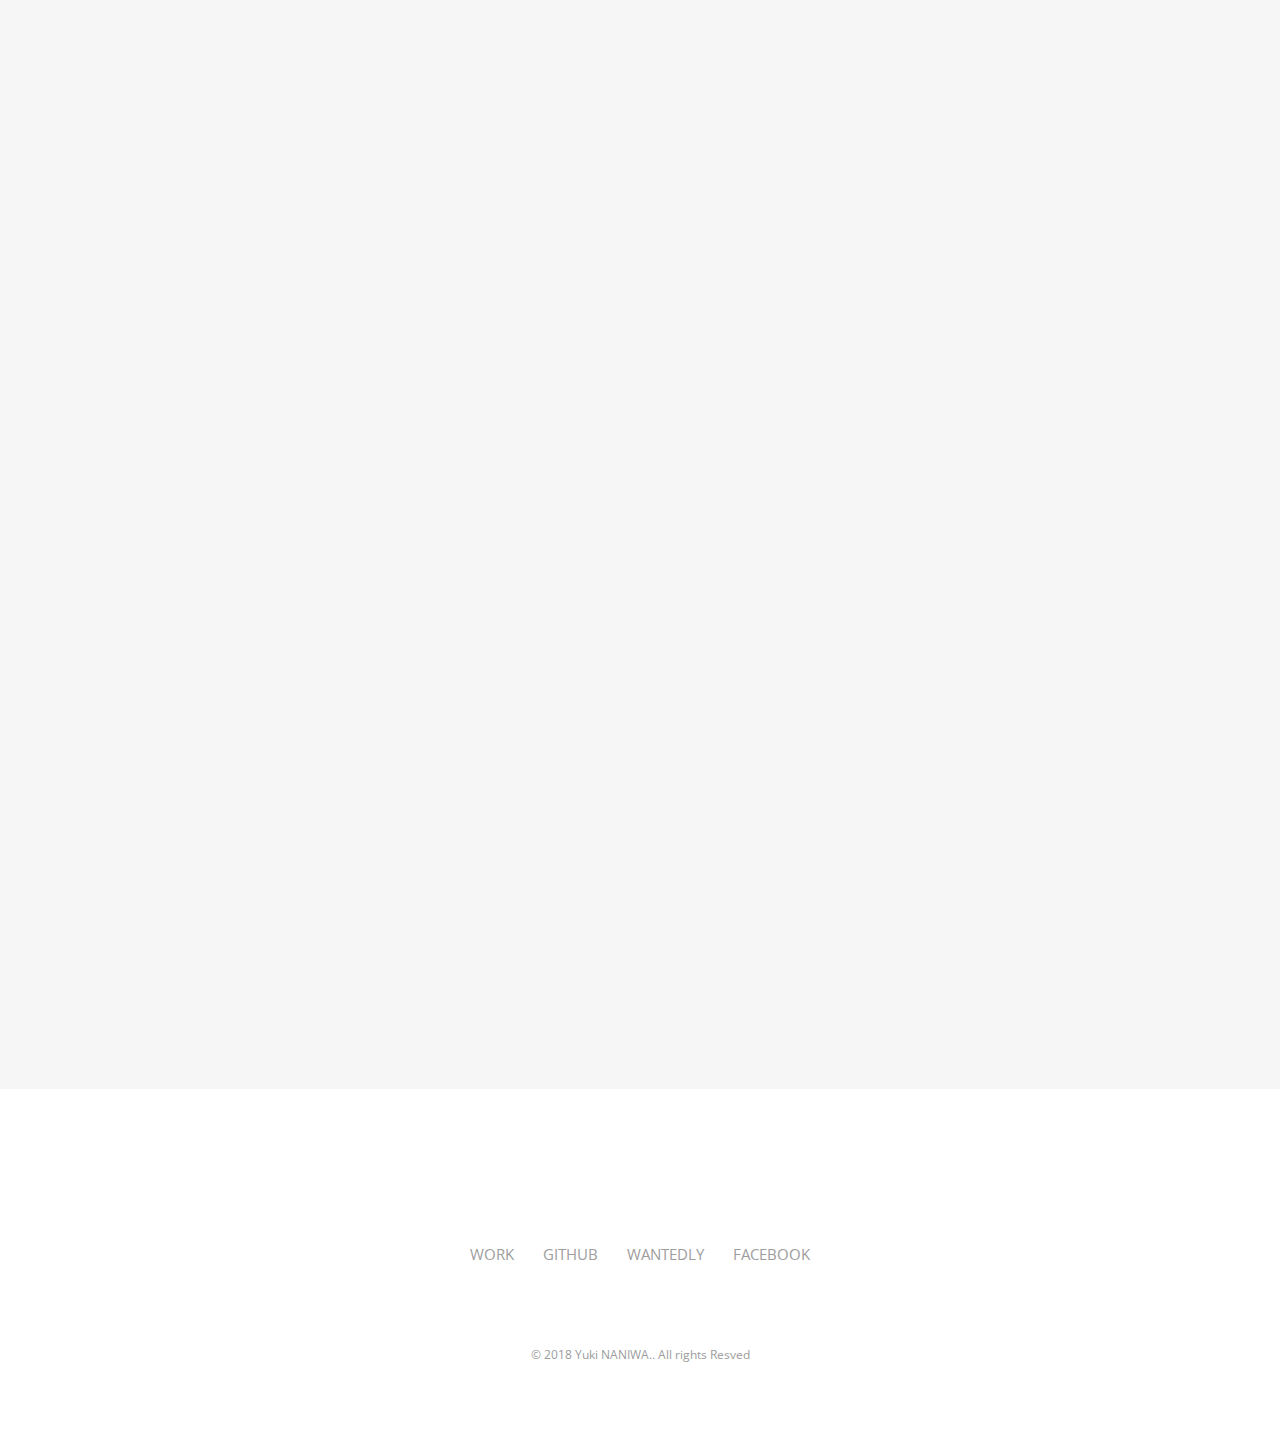
==== commit 3b70e5d8: "光学迷彩、ベース" ====
--- a/index.html
+++ b/index.html
@@ -216,103 +216,122 @@
 
                               </figcaption>
 
-                          </figure>
+                            </figure>
 
                           </li>
 
-                    </ul>
-
-                </section>
-
-
-
-                <section class="col-xs-12 col-sm-6 col-md-6 col-lg-6 grid">
-
-                	<ul class="grid-lod effect-2" id="grid">
-
-                    	<li>
-
-                        	<figure class="effect-oscar">
-
-                            <img src="chapter/03/thumbnail.png" alt="" class="img-responsive"/>
-
-                             <figcaption>
-
-                                <h2><span>environment</span>mapping</h2>
-
-                                <p>環境マッピング</p>
-
-                                <a href="chapter/03/renderer.html">View more</a>
-
-                            </figcaption>
-
-                        </figure>
-
-                        </li>
-
-                        <li>
-
-                        	<figure class="effect-oscar">
-
-                            <img src="chapter/05/thumbnail.png" alt="" class="img-responsive"/>
-
-                             <figcaption>
-
-                                <h2>lighting <span>Blinn-Phong</span></h2>
-
-                                <p>Blinn-Phong Shading Model</p>
-
-                                <a href="chapter/05/renderer.html">View more</a>
-
-                            </figcaption>
-
-                        </figure>
-
-                      </li>
-
-                      <li>
-
-                          <figure class="effect-oscar">
-
-                            <img src="chapter/06/thumbnail.png" alt="" class="img-responsive"/>
-
-                             <figcaption>
-
-                                <h2><span>Render</span>Target</h2>
-
-                                <p>RenderTarget サンプル</p>
-
-                                <a href="chapter/06/renderer.html">View more</a>
-
-                            </figcaption>
-
-                        </figure>
-
-                        </li>
-
-                        <li>
-
-                            <figure class="effect-oscar">
-
-                              <img src="chapter/04/thumbnail.png" alt="" class="img-responsive"/>
-
-                               <figcaption>
-
-                                  <h2><span>VelocityMap</span>blur</h2>
-
-                                  <p>速度マップを使ったモーションブラー</p>
-
-                                  <a href="chapter/06/renderer.html">View more</a>
-
-                              </figcaption>
-
-                          </figure>
+                          <li>
+
+                              <figure class="effect-oscar">
+
+                                <img src="chapter/09/thumbnail.png" alt="" class="img-responsive"/>
+
+                                 <figcaption>
+
+                                    <h2><span>Stealth</span></h2>
+
+                                    <p>光学迷彩</p>
+
+                                    <a href="chapter/09/renderer.html">View more</a>
+
+                                </figcaption>
+
+                              </figure>
 
                           </li>
                     </ul>
 
                 </section>
 
+
+
+                <section class="col-xs-12 col-sm-6 col-md-6 col-lg-6 grid">
+
+                	<ul class="grid-lod effect-2" id="grid">
+
+                    	<li>
+
+                        	<figure class="effect-oscar">
+
+                            <img src="chapter/03/thumbnail.png" alt="" class="img-responsive"/>
+
+                             <figcaption>
+
+                                <h2><span>environment</span>mapping</h2>
+
+                                <p>環境マッピング</p>
+
+                                <a href="chapter/03/renderer.html">View more</a>
+
+                            </figcaption>
+
+                        </figure>
+
+                        </li>
+
+                        <li>
+
+                        	<figure class="effect-oscar">
+
+                            <img src="chapter/05/thumbnail.png" alt="" class="img-responsive"/>
+
+                             <figcaption>
+
+                                <h2>lighting <span>Blinn-Phong</span></h2>
+
+                                <p>Blinn-Phong Shading Model</p>
+
+                                <a href="chapter/05/renderer.html">View more</a>
+
+                            </figcaption>
+
+                        </figure>
+
+                      </li>
+
+                      <li>
+
+                          <figure class="effect-oscar">
+
+                            <img src="chapter/06/thumbnail.png" alt="" class="img-responsive"/>
+
+                             <figcaption>
+
+                                <h2><span>Render</span>Target</h2>
+
+                                <p>RenderTarget サンプル</p>
+
+                                <a href="chapter/06/renderer.html">View more</a>
+
+                            </figcaption>
+
+                        </figure>
+
+                        </li>
+
+                        <li>
+
+                            <figure class="effect-oscar">
+
+                              <img src="chapter/04/thumbnail.png" alt="" class="img-responsive"/>
+
+                               <figcaption>
+
+                                  <h2><span>(工事中) VelocityMap</span>blur</h2>
+
+                                  <p>(工事中) 速度マップを使ったモーションブラー</p>
+
+                                  <a href="chapter/08/renderer.html">View more</a>
+
+                              </figcaption>
+
+                          </figure>
+
+                          </li>
+                    </ul>
+
+                </section>
+
                 <div class="clearfix"></div>
 
             </div>
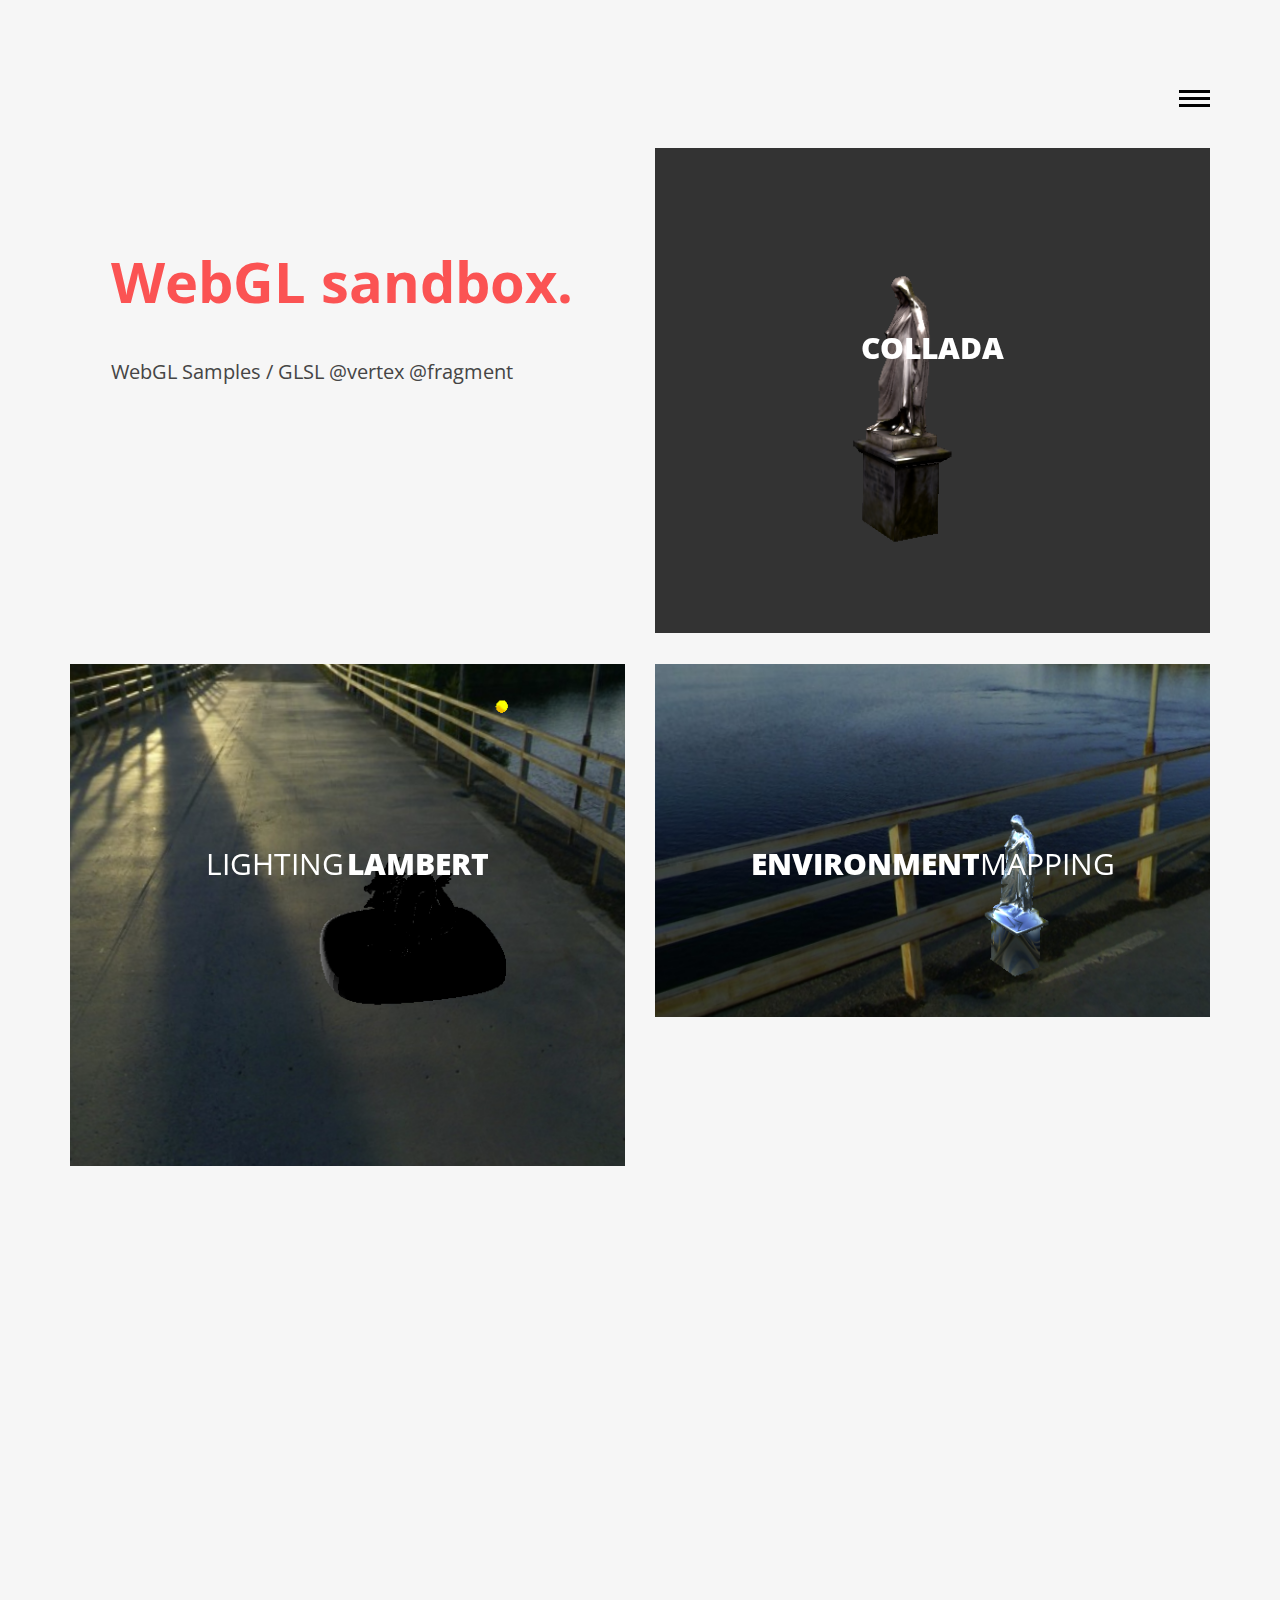
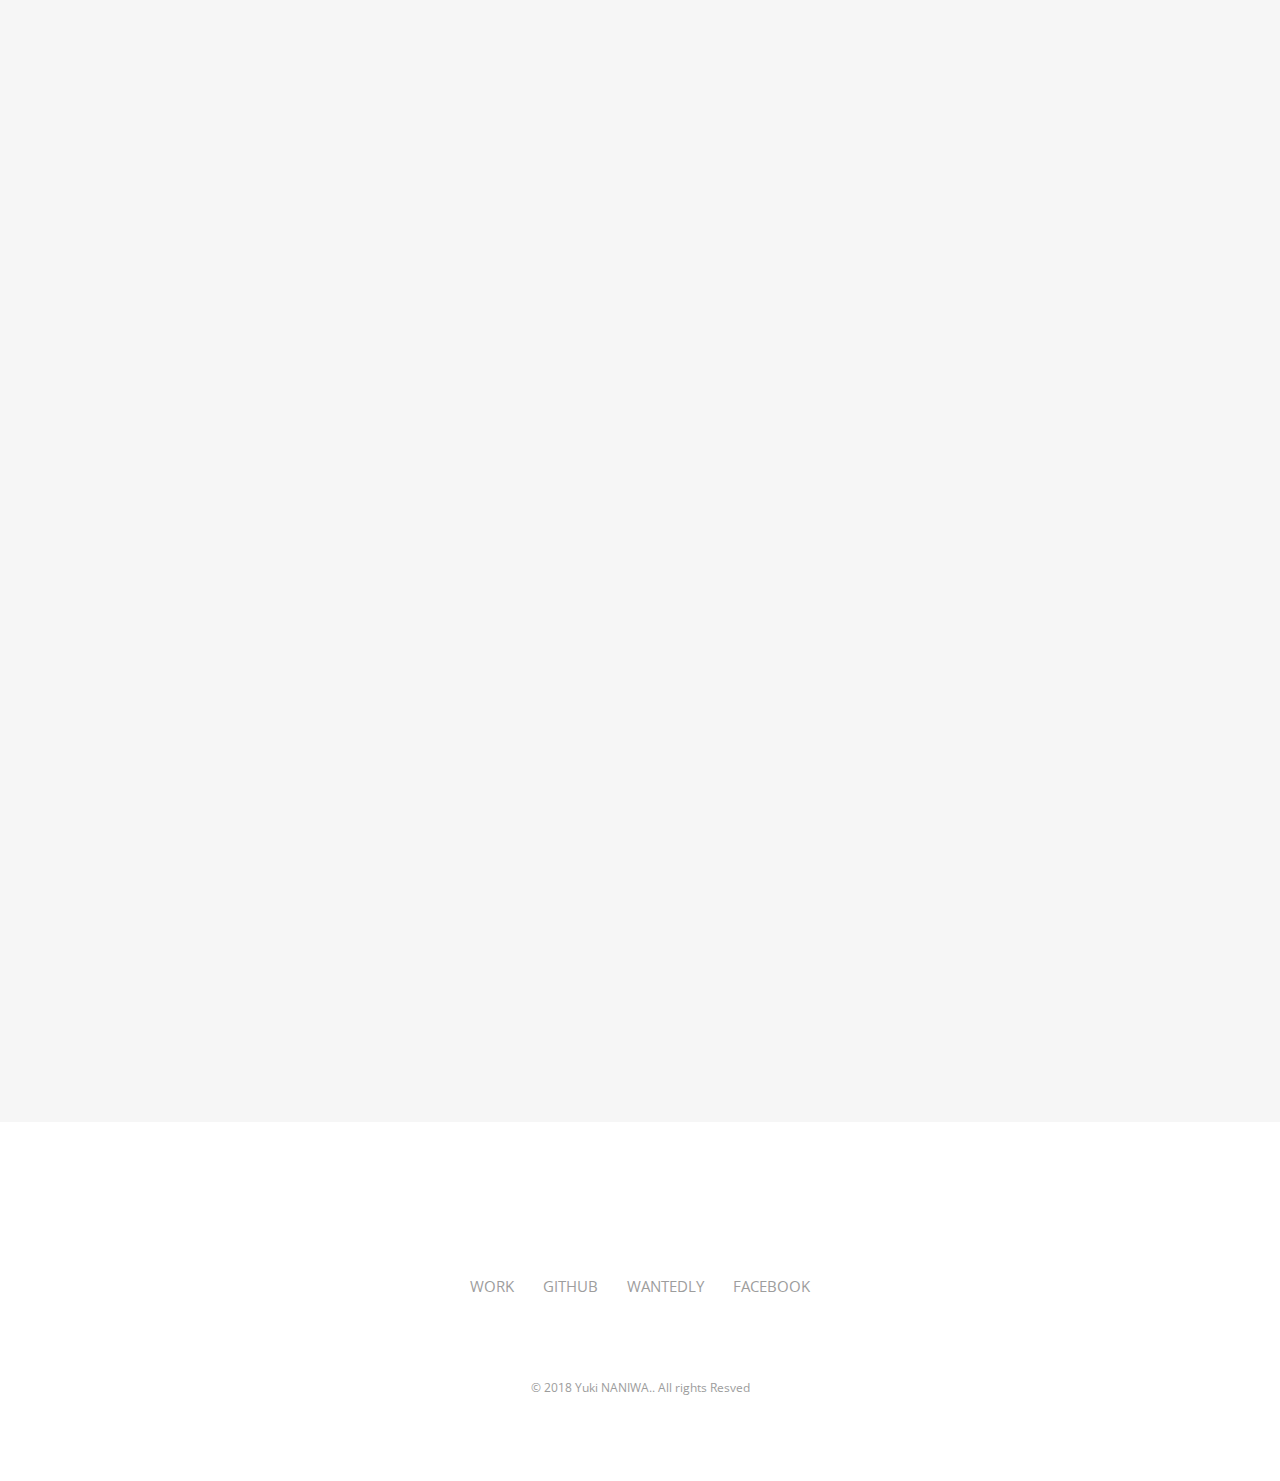
==== commit 9b3bfaad: "Google Analytics" ====
--- a/index.html
+++ b/index.html
@@ -3,6 +3,16 @@
  <html>
 
     <head>
+      
+      <!-- Global site tag (gtag.js) - Google Analytics -->
+      <script async src="https://www.googletagmanager.com/gtag/js?id=UA-62034835-9"></script>
+      <script>
+        window.dataLayer = window.dataLayer || [];
+        function gtag(){dataLayer.push(arguments);}
+        gtag('js', new Date());
+
+        gtag('config', 'UA-62034835-9');
+      </script>
 
     	<meta name="viewport" content="width=device-width, initial-scale=1, maximum-scale=1" />
 
